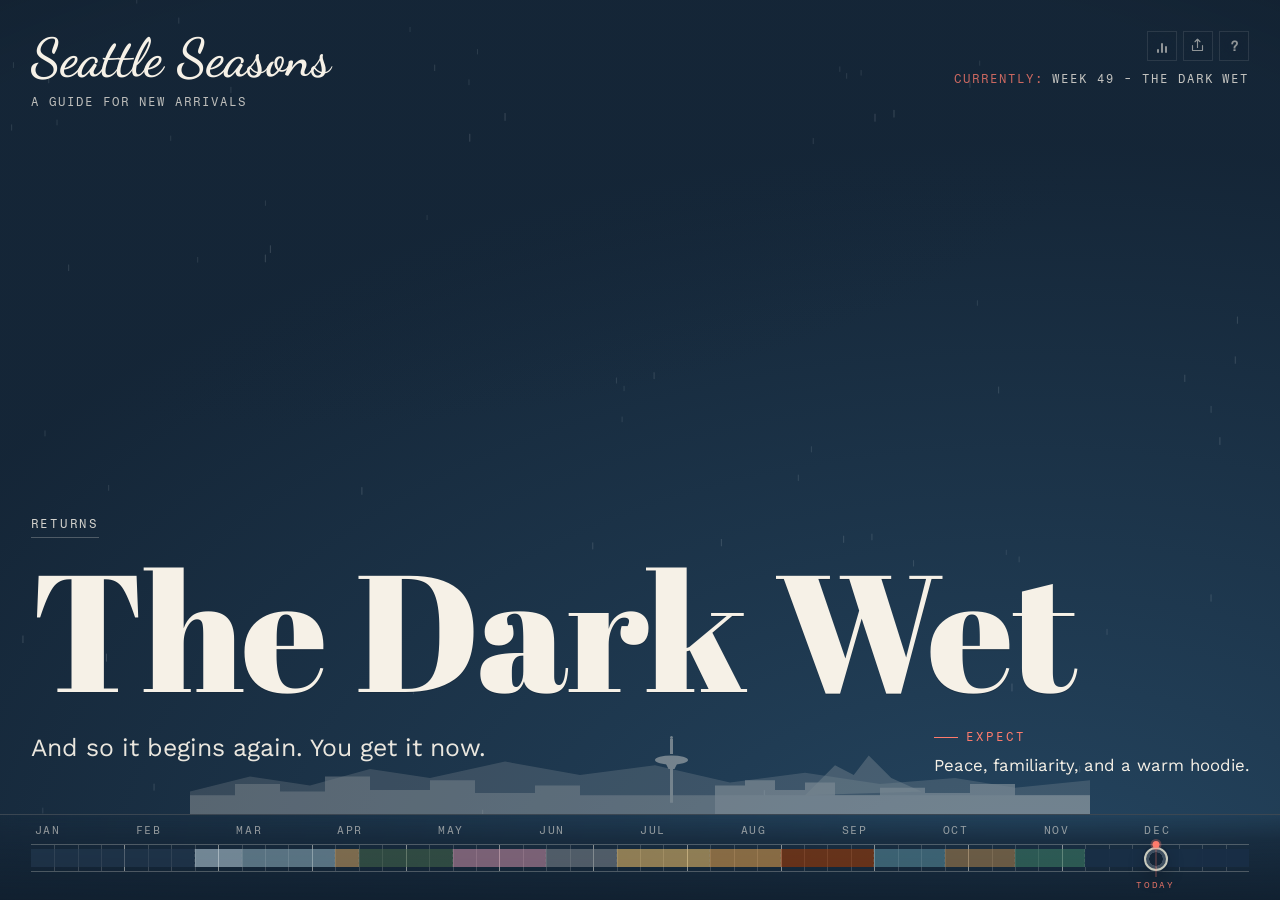
==== public/index.html @ bc7ef47b "Typography: switch to Dancing Script + Abril Fatface + Work Sans Replaces the Stardom/Literata hand-" ====
<!DOCTYPE html>
<html lang="en">
<head>
<meta charset="UTF-8">
<meta name="viewport" content="width=device-width, initial-scale=1.0, viewport-fit=cover">
<title>Seattle Seasons — A Guide for New Arrivals</title>
<meta name="description" content="An interactive field guide to the 14 unofficial seasons of Seattle, Washington. Scrub through the year.">
<meta property="og:title" content="Seattle Seasons">
<meta property="og:description" content="An interactive field guide to the 14 unofficial seasons of Seattle, Washington.">

<link rel="icon" type="image/svg+xml" href="./favicon.svg">
<link rel="icon" type="image/png" sizes="32x32" href="./favicon-32x32.png">
<link rel="icon" type="image/png" sizes="16x16" href="./favicon-16x16.png">
<link rel="apple-touch-icon" sizes="180x180" href="./apple-touch-icon.png">
<link rel="shortcut icon" href="./favicon.ico">
<link rel="manifest" href="./site.webmanifest">
<meta name="theme-color" content="#243154">

<link rel="preconnect" href="https://fonts.googleapis.com">
<link rel="preconnect" href="https://fonts.gstatic.com" crossorigin>
<link href="https://fonts.googleapis.com/css2?family=Fragment+Mono&family=Work+Sans:wght@400;500&family=Abril+Fatface&family=Dancing+Script:wght@500;600&display=swap" rel="stylesheet">
<link rel="stylesheet" href="./style.css">
</head>
<body data-season="dark-wet" data-loaded="false">

<canvas id="scene" aria-hidden="true"></canvas>
<div id="drench" aria-hidden="true"></div>
<div id="vignette" aria-hidden="true"></div>

<header class="chrome">
  <div class="chrome__corner chrome__corner--tl">
    <h1 class="chrome__title"><span class="reveal-word">Seattle</span> <span class="reveal-word">Seasons</span></h1>
    <p class="chrome__subtitle">A Guide for New Arrivals</p>
  </div>

  <div class="chrome__corner chrome__corner--tr">
    <div class="micro-controls">
      <button class="micro-btn" id="audio-toggle" type="button" aria-pressed="false"
              data-tip="Ambient sound" aria-label="Toggle ambient audio">
        <span class="micro-eq" aria-hidden="true"><i></i><i></i><i></i></span>
      </button>
      <button class="micro-btn" id="share-btn" type="button"
              data-tip="Share this season" aria-label="Share this season">
        <svg viewBox="0 0 24 24" width="15" height="15" fill="none" stroke="currentColor" stroke-width="1.8" stroke-linecap="round" stroke-linejoin="round" aria-hidden="true">
          <path d="M4 12v7a1 1 0 0 0 1 1h14a1 1 0 0 0 1-1v-7"/>
          <polyline points="16 6 12 2 8 6"/>
          <line x1="12" y1="2" x2="12" y2="15"/>
        </svg>
      </button>
      <button class="micro-btn" id="about-btn" type="button"
              data-tip="What is this?" aria-label="What is this?" aria-haspopup="dialog" aria-controls="about-modal">
        <span class="micro-question" aria-hidden="true">?</span>
      </button>
    </div>
    <button class="advisory" id="advisory-btn" type="button" aria-label="Go to the current week">
      <span class="advisory__text" aria-live="polite">
        <span class="advisory__prefix">Currently:</span>
        <span id="right-now-week">Week ——</span>
        <span aria-hidden="true"> - </span>
        <span id="right-now-season">—</span>
      </span>
    </button>
  </div>
</header>

<svg class="skyline" aria-hidden="true" viewBox="0 0 1200 120" preserveAspectRatio="xMidYEnd meet">
  <!-- Olympic / Cascade horizon -->
  <path d="M0,90 L80,70 L160,82 L240,60 L320,72 L420,50 L520,68 L620,55 L720,78 L820,65 L920,80 L1020,72 L1100,85 L1200,75 L1200,120 L0,120 Z" fill="currentColor" opacity="0.35"/>
  <!-- Mid skyline -->
  <path d="M0,95 L60,95 L60,80 L120,80 L120,90 L180,90 L180,70 L240,70 L240,88 L320,88 L320,75 L380,75 L380,92 L460,92 L460,82 L520,82 L520,95 L1200,95 L1200,120 L0,120 Z" fill="currentColor" opacity="0.55"/>
  <!-- Space Needle -->
  <g fill="currentColor">
    <rect x="640" y="50" width="4" height="55"/>
    <ellipse cx="642" cy="48" rx="22" ry="6"/>
    <path d="M634,52 L650,52 L646,60 L638,60 Z"/>
    <rect x="640" y="20" width="4" height="20"/>
    <circle cx="642" cy="18" r="2"/>
  </g>
  <!-- Foreground buildings -->
  <path d="M700,105 L700,82 L740,82 L740,75 L780,75 L780,88 L820,88 L820,78 L860,78 L860,95 L920,95 L920,85 L980,85 L980,92 L1040,92 L1040,80 L1100,80 L1100,95 L1200,95 L1200,120 L700,120 Z" fill="currentColor" opacity="0.75"/>
  <!-- Mt Rainier silhouette, far right -->
  <path d="M820,95 L860,55 L885,68 L905,42 L935,72 L975,90 L820,95 Z" fill="currentColor" opacity="0.45"/>
</svg>

<main class="content" id="content">
  <div class="content__head">
    <p class="content__subtitle" id="season-subtitle"></p>
    <h2 class="content__title" id="season-title"></h2>
  </div>
  <div class="content__body-wrap">
    <p class="content__body" id="season-body"></p>
    <p class="content__footnote" id="season-footnote"></p>
  </div>

  <aside class="stamp" id="season-stamp">
    <p class="stamp__label">Expect</p>
    <p class="stamp__text" id="stamp-text"></p>
  </aside>
</main>

<footer class="scrubber">
  <div class="scrubber__legend" aria-hidden="true">
    <span>Jan</span><span>Feb</span><span>Mar</span><span>Apr</span><span>May</span><span>Jun</span>
    <span>Jul</span><span>Aug</span><span>Sep</span><span>Oct</span><span>Nov</span><span>Dec</span>
  </div>
  <div class="scrubber__track" id="scrubber-track">
    <div class="scrubber__ticks" id="scrubber-ticks" aria-hidden="true"></div>
    <div class="scrubber__segments" id="scrubber-segments" aria-hidden="true"></div>
    <button class="scrubber__today" id="scrubber-today" type="button" aria-label="Go to the current week">
      <span class="scrubber__today-label">Today</span>
      <span class="scrubber__today-mark"></span>
      <span class="scrubber__today-line"></span>
    </button>
    <div class="scrubber__handle" id="scrubber-handle"
         role="slider"
         tabindex="0"
         aria-label="Year scrubber"
         aria-valuemin="1" aria-valuemax="52" aria-valuenow="1"
         aria-valuetext="The Dark Wet, week 1">
      <span class="scrubber__handle-flag" id="scrubber-flag">The Dark Wet</span>
    </div>
  </div>
</footer>

<dialog class="about-modal" id="about-modal" aria-labelledby="about-title">
  <div class="about-modal__panel">
    <button class="about-modal__close" id="about-close" type="button" aria-label="Close">×</button>
    <p class="about-modal__eyebrow">Seattle Seasons</p>
    <h2 class="about-modal__title" id="about-title">What is this?</h2>
    <p>An interactive field guide to Seattle's 14 unofficial seasons. It started as a deadpan civic-style poster for new arrivals; this version lets the weather move as you scrub through the year.</p>
    <p>Drag, scroll, swipe, or use the left and right arrow keys to move season by season.</p>
    <p class="about-modal__credit">Site by <a href="https://onk.io" target="_blank" rel="noopener noreferrer">Dave</a>.</p>
  </div>
</dialog>

<script type="module" src="./app.js"></script>
</body>
</html>
---- public/style.css ----
/* ==========================================================================
   Seattle Seasons — Interactive Field Guide
   Civic chrome (light, restrained) + per-season atmospheric drench (committed)
   ========================================================================== */

:root {
  /* Chrome tokens — restrained, tinted toward navy. Never change. */
  --paper: oklch(96% 0.012 85);
  --civic-red: oklch(52% 0.18 28);
  /* Per-season civic-red — overridden by body[data-mood] below.
     Hue locked at 28; only L shifts so it stays a red, not a pink. */
  --season-red: var(--civic-red);

  /* Active season drench — JS overwrites these. */
  --season-a: oklch(28% 0.04 250);
  --season-b: oklch(42% 0.06 245);
  --season-ink: oklch(96% 0.015 85);

  /* Motion */
  --ease-out-quart: cubic-bezier(0.25, 1, 0.5, 1);
  --ease-out-expo: cubic-bezier(0.16, 1, 0.3, 1);
  --drench-ms: 900ms;
  --content-ms: 600ms;

  /* Typography. Three families: Dancing Script for the logo (handwritten,
     personal), Abril Fatface for the season name (Didone display, high
     contrast), Work Sans for body. Fragment Mono stays on civic labels. */
  --font-masthead: 'Dancing Script', 'Brush Script MT', cursive;
  --font-display: 'Abril Fatface', Georgia, 'Times New Roman', serif;
  --font-mono: 'Fragment Mono', ui-monospace, 'SF Mono', Menlo, monospace;
  --font-body: 'Work Sans', system-ui, -apple-system, sans-serif;

  /* Scale */
  --t-step: clamp(0.7rem, 0.65rem + 0.2vw, 0.78rem);
  --t-body: clamp(0.95rem, 0.85rem + 0.4vw, 1.1rem);
  --t-lede: clamp(1.1rem, 0.9rem + 1vw, 1.55rem);
  --t-title: clamp(3.2rem, 4rem + 8vw, 14rem);
  --t-masthead: clamp(1.8rem, 1.4rem + 2.4vw, 3.4rem);

  /* Spacing scale */
  --sp-1: 0.25rem;
  --sp-2: 0.5rem;
  --sp-3: 0.75rem;
  --sp-4: 1rem;
  --sp-5: 1.5rem;
  --sp-6: 2rem;
  --sp-7: 3rem;
  --sp-8: 4.5rem;

  /* Layout */
  --chrome-pad: clamp(1.25rem, 2.4vw, 2.25rem);
  --scrubber-space-h: 86px;
  --scrubber-h: 86px;
  --scrubber-track-h: 28px;
  --scrubber-seg-inset: 4px;
  --scrubber-seg-h: calc(var(--scrubber-track-h) - var(--scrubber-seg-inset) * 2);
  --scrubber-pad-b: 1.1em;
  --today-label-top: 68px;
  --today-mark-top: 30px;
  --today-line-top: 38px;
  --today-line-h: 28px;
  --today-dot-size: 7px;
  --handle-top: calc(var(--scrubber-seg-inset) - 2px);
  --handle-knob-size: var(--scrubber-seg-h);
  --handle-knob-top: 0;
  --handle-knob-border: 2px;
}


/* Civic-red contrast adapts to scene mood. Hue locked at 28; only L shifts.
   Bright/neutral push deeper than instinct suggests because the kicker sits on
   the season-b zone (60-78% L) and a 40%-L red fails AA on those mid-tones. */
body[data-mood="dark"]    { --season-red: oklch(74% 0.17 28); }
body[data-mood="bright"]  { --season-red: oklch(24% 0.21 28); }
body[data-mood="neutral"] { --season-red: oklch(22% 0.21 28); }

* { box-sizing: border-box; }
html, body { margin: 0; padding: 0; }
html { overflow: hidden; height: 100%; background: var(--paper); }
body {
  min-height: 100dvh;
  height: 100dvh;
  width: 100vw;
  position: relative;
  overflow: hidden;
  font-family: var(--font-body);
  color: var(--season-ink);
  background: oklch(96% 0.012 85);
  -webkit-font-smoothing: antialiased;
  text-rendering: optimizeLegibility;
  user-select: none;
  cursor: grab;
}
body.is-dragging { cursor: grabbing; }
body.is-dragging * { cursor: grabbing !important; }

button {
  font: inherit;
  color: inherit;
  background: none;
  border: 0;
  padding: 0;
  cursor: pointer;
}

/* ==========================================================================
   Backdrop layers
   ========================================================================== */
#scene {
  position: fixed;
  inset: 0;
  width: 100%;
  height: 100%;
  z-index: 1;
  pointer-events: none;
}

#drench {
  position: fixed;
  inset: 0;
  z-index: 0;
  background:
    radial-gradient(120% 80% at 20% 0%, var(--season-a) 0%, transparent 60%),
    radial-gradient(140% 120% at 80% 100%, var(--season-b) 0%, var(--season-a) 70%);
  transition: background var(--drench-ms) var(--ease-out-quart);
}

#vignette {
  position: fixed;
  inset: 0;
  z-index: 2;
  pointer-events: none;
  background:
    radial-gradient(120% 90% at 50% 50%, transparent 60%, color-mix(in oklch, var(--season-a) 60%, transparent) 100%);
  mix-blend-mode: multiply;
  opacity: 0.7;
  transition: background var(--drench-ms) var(--ease-out-quart);
}

/* Convergence split: dark navy carries the content + chrome zones (left 68%),
   gold occupies the right strip. The seam stays visible — the joke is preserved —
   but text never lands inside the bright half. */
body[data-season="convergence-zones"] #drench {
  background:
    linear-gradient(90deg,
      oklch(28% 0.06 245) 0%,
      oklch(32% 0.06 245) 60%,
      oklch(38% 0.05 245) 66%,
      oklch(64% 0.06 160) 68%,
      oklch(78% 0.10 85) 72%,
      oklch(78% 0.10 85) 100%
    );
}
body[data-season="convergence-zones"] #vignette {
  background:
    radial-gradient(60% 100% at 25% 50%, transparent 50%, oklch(18% 0.06 245 / 0.55) 100%),
    radial-gradient(60% 100% at 85% 50%, transparent 50%, oklch(60% 0.10 85 / 0.3) 100%);
}
/* Title may cross the seam at large sizes — halo keeps it readable on gold. */
body[data-season="convergence-zones"] .content__title {
  text-shadow:
    0 0 10px oklch(20% 0.06 245 / 0.65),
    0 0 28px oklch(20% 0.06 245 / 0.35);
}
/* The top-right chrome and the bottom-right EXPECT stamp sit in the gold strip.
   Flip their ink to a deep warm brown so they read on the bright side. */
body[data-season="convergence-zones"] .chrome__corner--tr,
body[data-season="convergence-zones"] .stamp {
  color: oklch(22% 0.07 55);
}
body[data-season="convergence-zones"] .stamp__label,
body[data-season="convergence-zones"] .advisory__prefix {
  color: oklch(34% 0.18 28);
}

/* ==========================================================================
   Civic chrome
   ========================================================================== */
.chrome {
  position: fixed;
  inset: 0;
  z-index: 10;
  pointer-events: none;
  color: var(--season-ink);
  transition: color var(--drench-ms) var(--ease-out-quart);
}
.chrome__corner {
  position: absolute;
  padding: var(--chrome-pad);
  pointer-events: auto;
}
.chrome__corner--tl { top: 0; left: 0; max-width: min(640px, 70vw); }
.chrome__corner--tr {
  top: 0;
  right: 0;
  display: flex;
  flex-direction: column;
  align-items: flex-end;
  text-align: right;
}

.chrome__title {
  font-family: var(--font-masthead);
  font-weight: 600;
  font-size: var(--t-masthead);
  letter-spacing: 0;
  line-height: 1.05;
  margin: 0;
  text-transform: none;
}
.chrome__subtitle {
  font-family: var(--font-mono);
  font-size: var(--t-step);
  text-transform: uppercase;
  letter-spacing: 0.16em;
  margin: 0.6em 0 0;
  opacity: 0.75;
}

.advisory {
  font: inherit;
  appearance: none;
  background: none;
  border: 0;
  padding: 0;
  text-align: right;
  cursor: pointer;
  color: inherit;
  display: inline-flex;
  max-width: min(34rem, 58vw);
  font-family: var(--font-mono);
  font-size: clamp(0.62rem, 0.56rem + 0.25vw, 0.78rem);
  line-height: 1.25;
  letter-spacing: 0.16em;
  text-transform: uppercase;
  opacity: 0.78;
  transition: filter 280ms var(--ease-out-quart),
              opacity 240ms var(--ease-out-quart),
              color var(--drench-ms) var(--ease-out-quart),
              transform 280ms var(--ease-out-quart);
}
.advisory:hover,
.advisory:focus-visible {
  filter: brightness(1.18) saturate(1.05);
  opacity: 1;
  transform: translateY(-1px);
}
.advisory:focus-visible {
  outline: 2px solid var(--season-red);
  outline-offset: 3px;
}
.advisory__text {
  text-wrap: balance;
}
.advisory__prefix {
  color: var(--season-red);
  transition: color var(--drench-ms) var(--ease-out-quart);
}

/* ==========================================================================
   Skyline silhouette
   ========================================================================== */
.skyline {
  position: fixed;
  bottom: var(--scrubber-space-h);
  left: 0;
  width: 100%;
  height: clamp(60px, 10vh, 110px);
  z-index: 5;
  color: var(--season-ink);
  opacity: 0.32;
  pointer-events: none;
  transition: color var(--drench-ms) var(--ease-out-quart), opacity var(--drench-ms) var(--ease-out-quart);
}
body[data-season="dark-wet"] .skyline,
body[data-season="dark-wet-2"] .skyline { opacity: 0.4; }
body[data-season="glorious-sun"] .skyline,
body[data-season="oppressive-sun"] .skyline { opacity: 0.2; }

/* ==========================================================================
   Active season content
   ========================================================================== */
.content {
  position: relative;
  z-index: 8;
  height: 100dvh;
  display: grid;
  grid-template-columns: minmax(0, 1fr) minmax(260px, 32vw);
  grid-template-rows: 1fr auto;
  align-items: end;
  padding:
    calc(var(--chrome-pad) + 5.5rem)
    var(--chrome-pad)
    calc(var(--scrubber-space-h) + clamp(2rem, 4vh, 3.5rem));
  column-gap: clamp(2rem, 6vw, 7rem);
  row-gap: var(--sp-4);
  pointer-events: none;
  color: var(--season-ink);
  transition: color var(--drench-ms) var(--ease-out-quart);
}
.content > * { pointer-events: auto; }

.content__head {
  grid-column: 1 / -1;
  grid-row: 1;
  display: flex;
  flex-direction: column;
  align-items: flex-start;
  justify-content: flex-end;
  gap: 0.4em;
}
.content__subtitle {
  font-family: var(--font-mono);
  font-size: var(--t-step);
  text-transform: uppercase;
  letter-spacing: 0.22em;
  opacity: 0.85;
  margin: 0;
  padding-bottom: 0.45em;
  border-bottom: 1px solid color-mix(in oklch, currentColor 30%, transparent);
  display: inline-block;
}
.content__title {
  font-family: var(--font-display);
  font-weight: 400;
  font-size: var(--t-title);
  line-height: 1.02;
  letter-spacing: -0.01em;
  margin: 0;
  max-width: 14ch;
  text-wrap: balance;
  /* slight ink texture via subtle text-shadow on darker scenes */
}
body[data-mood="dark"] .content__title {
  text-shadow: 0 1px 0 color-mix(in oklch, var(--season-a) 50%, transparent);
}

.content__body-wrap {
  grid-column: 1;
  grid-row: 2;
  align-self: start;
  max-width: clamp(34ch, 38vw, 48ch);
  display: flex;
  flex-direction: column;
  gap: 0.6em;
}
.content__body {
  font-family: var(--font-body);
  font-size: var(--t-lede);
  line-height: 1.45;
  margin: 0;
  text-wrap: balance;
  opacity: 0.95;
}
.content__footnote {
  font-family: var(--font-mono);
  font-size: 0.78em;
  font-style: italic;
  opacity: 0.7;
  margin: 0;
  letter-spacing: 0.04em;
}

/* ==========================================================================
   EXPECT stamp
   ========================================================================== */
.stamp {
  grid-column: 2;
  grid-row: 2;
  justify-self: end;
  align-self: start;
  display: flex;
  flex-direction: column;
  align-items: flex-start;
  gap: 0.55em;
  max-width: min(360px, 32vw);
  color: var(--season-ink);
  transition: color var(--drench-ms) var(--ease-out-quart);
}
.stamp__label {
  display: inline-flex;
  align-items: center;
  gap: 0.7em;
  margin: 0;
  font-family: var(--font-mono);
  font-size: 0.72rem;
  letter-spacing: 0.26em;
  text-transform: uppercase;
  color: var(--season-red);
  transition: color var(--drench-ms) var(--ease-out-quart);
}
.stamp__label::before {
  content: "";
  width: 24px;
  height: 1px;
  background: currentColor;
}
.stamp__text {
  font-family: var(--font-body);
  font-size: 1.05rem;
  line-height: 1.5;
  margin: 0;
  color: var(--season-ink);
  text-wrap: pretty;
  transition: color var(--drench-ms) var(--ease-out-quart);
}

/* ==========================================================================
   Micro-controls — compact utility buttons
   ========================================================================== */
.micro-controls {
  display: inline-flex;
  justify-content: flex-end;
  gap: 0.4em;
  margin-bottom: 0.65em;
}

.micro-btn {
  position: relative;
  width: 30px;
  height: 30px;
  display: grid;
  place-items: center;
  color: inherit;
  opacity: 0.55;
  border: 1px solid color-mix(in oklch, currentColor 20%, transparent);
  background: color-mix(in oklch, var(--season-a) 22%, transparent);
  backdrop-filter: blur(8px);
  -webkit-backdrop-filter: blur(8px);
  cursor: pointer;
  transition: opacity 240ms var(--ease-out-quart),
              transform 220ms var(--ease-out-quart),
              border-color 240ms var(--ease-out-quart),
              background var(--drench-ms) var(--ease-out-quart);
}
.micro-btn:hover,
.micro-btn:focus-visible {
  opacity: 1;
  transform: translateY(-1px);
  border-color: color-mix(in oklch, currentColor 55%, transparent);
}
.micro-btn:focus-visible {
  outline: 2px solid var(--season-red);
  outline-offset: 3px;
}
.micro-btn svg { display: block; }
.micro-question {
  font-family: var(--font-mono);
  font-size: 0.9rem;
  font-weight: 700;
  line-height: 1;
}

/* Tooltip — appears below the icon, right-anchored so it stays on screen */
.micro-btn::after {
  content: attr(data-tip);
  position: absolute;
  top: calc(100% + 8px);
  right: 0;
  font-family: var(--font-mono);
  font-size: 0.6rem;
  letter-spacing: 0.18em;
  text-transform: uppercase;
  white-space: nowrap;
  padding: 0.4em 0.65em;
  border: 1px solid color-mix(in oklch, currentColor 25%, transparent);
  background: color-mix(in oklch, var(--season-a) 80%, transparent);
  color: var(--season-ink);
  opacity: 0;
  pointer-events: none;
  transform: translateY(-2px);
  transition: opacity 200ms var(--ease-out-quart),
              transform 200ms var(--ease-out-quart);
  z-index: 50;
}
.micro-btn:hover::after,
.micro-btn:focus-visible::after,
.micro-btn.is-flashing::after {
  opacity: 1;
  transform: translateY(0);
}

/* Audio EQ glyph — 3 bars, animate when audio is on */
.micro-eq {
  display: inline-flex;
  align-items: flex-end;
  gap: 2px;
  height: 14px;
}
.micro-eq i {
  display: inline-block;
  width: 2px;
  background: currentColor;
  border-radius: 1px;
  transform-origin: bottom;
}
.micro-eq i:nth-child(1) { height: 30%; }
.micro-eq i:nth-child(2) { height: 70%; }
.micro-eq i:nth-child(3) { height: 45%; }
.micro-btn[aria-pressed="true"] .micro-eq i {
  animation: audio-eq 1.2s ease-in-out infinite alternate;
}
.micro-btn[aria-pressed="true"] .micro-eq i:nth-child(2) { animation-delay: 0.15s; }
.micro-btn[aria-pressed="true"] .micro-eq i:nth-child(3) { animation-delay: 0.3s; }
@keyframes audio-eq {
  from { transform: scaleY(0.4); }
  to   { transform: scaleY(1.6); }
}

/* ==========================================================================
   About dialog
   ========================================================================== */
.about-modal {
  width: min(540px, calc(100vw - 2rem));
  padding: 0;
  border: 0;
  background: transparent;
  color: oklch(22% 0.035 248);
}
.about-modal::backdrop {
  background: color-mix(in oklch, var(--season-a) 48%, black 52% / 0.62);
  backdrop-filter: blur(8px) saturate(1.05);
  -webkit-backdrop-filter: blur(8px) saturate(1.05);
}
.about-modal__panel {
  position: relative;
  padding: clamp(1.4rem, 3vw, 2.1rem);
  border: 1px solid color-mix(in oklch, oklch(22% 0.035 248) 18%, transparent);
  background: color-mix(in oklch, var(--paper) 90%, var(--season-a) 10%);
  box-shadow: 0 28px 80px rgba(0, 0, 0, 0.28);
}
.about-modal__close {
  position: absolute;
  top: 0.9rem;
  right: 0.9rem;
  width: 32px;
  height: 32px;
  display: grid;
  place-items: center;
  font-family: var(--font-mono);
  font-size: 1.1rem;
  line-height: 1;
  color: inherit;
  border: 1px solid color-mix(in oklch, currentColor 20%, transparent);
}
.about-modal__close:hover,
.about-modal__close:focus-visible {
  border-color: color-mix(in oklch, var(--season-red) 65%, currentColor 35%);
  outline: 2px solid var(--season-red);
  outline-offset: 3px;
}
.about-modal__eyebrow {
  margin: 0 2.5rem 0.8rem 0;
  font-family: var(--font-mono);
  font-size: 0.72rem;
  letter-spacing: 0.22em;
  text-transform: uppercase;
  color: var(--season-red);
}
.about-modal__title {
  margin: 0 2.5rem 1rem 0;
  font-family: var(--font-display);
  font-weight: 400;
  font-size: clamp(2rem, 5vw, 3.3rem);
  line-height: 1.05;
  letter-spacing: -0.005em;
}
.about-modal p:not(.about-modal__eyebrow) {
  margin: 0;
  max-width: 48ch;
  font-family: var(--font-body);
  font-size: 0.98rem;
  line-height: 1.55;
}
.about-modal p:not(.about-modal__eyebrow) + p:not(.about-modal__eyebrow) { margin-top: 0.9rem; }
.about-modal__credit {
  font-family: var(--font-mono) !important;
  font-size: 0.78rem !important;
  letter-spacing: 0.08em;
  text-transform: uppercase;
}
.about-modal__credit a {
  color: inherit;
  text-decoration-color: var(--season-red);
  text-underline-offset: 0.24em;
}

/* ==========================================================================
   Year wheel scrubber
   ========================================================================== */
.scrubber {
  position: fixed;
  bottom: 0;
  left: 0;
  right: 0;
  z-index: 20;
  height: var(--scrubber-h);
  background:
    linear-gradient(180deg, transparent, color-mix(in oklch, var(--season-a) 70%, transparent) 30%, color-mix(in oklch, var(--season-a) 88%, black 8%) 100%);
  backdrop-filter: blur(8px);
  -webkit-backdrop-filter: blur(8px);
  padding: 0 var(--chrome-pad) calc(var(--scrubber-pad-b) + env(safe-area-inset-bottom, 0px) + 0.65rem);
  display: flex;
  flex-direction: column;
  justify-content: flex-end;
  gap: 0.5em;
  border-top: 1px solid color-mix(in oklch, var(--season-ink) 18%, transparent);
  color: var(--season-ink);
  transition: background var(--drench-ms) var(--ease-out-quart),
              color var(--drench-ms) var(--ease-out-quart);
}

.scrubber__legend {
  display: grid;
  grid-template-columns: repeat(12, 1fr);
  font-family: var(--font-mono);
  font-size: 0.7rem;
  letter-spacing: 0.14em;
  text-transform: uppercase;
  opacity: 0.55;
  padding: 0 4px;
}
.scrubber__legend span { line-height: 1; }

.scrubber__track {
  position: relative;
  height: var(--scrubber-track-h);
  border-top: 1px solid color-mix(in oklch, currentColor 25%, transparent);
  border-bottom: 1px solid color-mix(in oklch, currentColor 25%, transparent);
  cursor: ew-resize;
  touch-action: pan-y;
}

.scrubber__ticks {
  position: absolute;
  inset: 0;
  pointer-events: none;
  display: grid;
  grid-template-columns: repeat(52, 1fr);
}
.scrubber__ticks span {
  border-left: 1px solid color-mix(in oklch, currentColor 18%, transparent);
  align-self: stretch;
}
.scrubber__ticks span:first-child { border-left: 0; }
.scrubber__ticks span.major {
  border-left-color: color-mix(in oklch, currentColor 50%, transparent);
}

.scrubber__segments {
  position: absolute;
  inset: var(--scrubber-seg-inset) 0;
  pointer-events: none;
}
.scrubber__seg {
  position: absolute;
  top: 0;
  bottom: 0;
  background: var(--seg-color, transparent);
  opacity: 0.55;
  border-right: 1px dashed color-mix(in oklch, currentColor 18%, transparent);
}
.scrubber__seg:last-child { border-right: 0; }
.scrubber__seg.active { opacity: 0.95; }

/* Today marker — civic landmark, persists when handle scrubs past */
.scrubber__today {
  position: absolute;
  top: -34px;
  bottom: -44px;
  left: 0;
  width: 48px;
  transform: translateX(-50%);
  pointer-events: auto;
  z-index: 3;
  color: var(--season-red);
  cursor: pointer;
  transition: color var(--drench-ms) var(--ease-out-quart);
}
.scrubber__today:focus-visible {
  outline: 2px solid var(--season-red);
  outline-offset: 4px;
}
.scrubber__today-label {
  position: absolute;
  top: var(--today-label-top);
  left: 50%;
  transform: translateX(-50%);
  font-family: var(--font-mono);
  font-size: 0.58rem;
  letter-spacing: 0.18em;
  text-transform: uppercase;
  white-space: nowrap;
  opacity: 0.85;
}
.scrubber__today-mark {
  position: absolute;
  top: var(--today-mark-top);
  left: 50%;
  width: var(--today-dot-size);
  height: var(--today-dot-size);
  border-radius: 50%;
  background: currentColor;
  transform: translateX(-50%);
  box-shadow: 0 0 0 2px color-mix(in oklch, var(--season-red) 30%, transparent);
  animation: today-pulse 2.8s var(--ease-out-quart) infinite;
}
@keyframes today-pulse {
  0%, 65%, 100% { box-shadow: 0 0 0 2px color-mix(in oklch, var(--season-red) 30%, transparent); }
  32% { box-shadow: 0 0 0 10px color-mix(in oklch, var(--season-red) 0%, transparent); }
}
.scrubber__today-line {
  position: absolute;
  top: var(--today-line-top);
  left: 50%;
  width: 1px;
  height: var(--today-line-h);
  background: currentColor;
  opacity: 0.42;
  transform: translateX(-50%);
}

.scrubber__handle {
  position: absolute;
  top: var(--handle-top);
  bottom: -10px;
  width: 2px;
  background: transparent;
  left: 0;
  transform: translateX(-50%);
  cursor: grab;
  pointer-events: auto;
  outline: none;
  z-index: 2;
  transition: background var(--drench-ms) var(--ease-out-quart);
}
.scrubber__handle::before {
  content: "";
  position: absolute;
  left: 50%;
  top: var(--handle-knob-top);
  width: var(--handle-knob-size);
  height: var(--handle-knob-size);
  background:
    radial-gradient(circle at center,
      var(--season-a) 0 46%,
      color-mix(in oklch, var(--season-ink) 18%, transparent) 48% 100%);
  border: var(--handle-knob-border) solid color-mix(in oklch, var(--season-ink) 82%, var(--season-a) 18%);
  border-radius: 50%;
  transform: translateX(-50%);
  box-shadow:
    0 0 0 2px color-mix(in oklch, var(--season-a) 42%, transparent),
    0 6px 18px color-mix(in oklch, black 22%, transparent);
  backdrop-filter: blur(4px);
  -webkit-backdrop-filter: blur(4px);
  transition: transform 200ms var(--ease-out-quart),
              background var(--drench-ms) var(--ease-out-quart),
              border-color var(--drench-ms) var(--ease-out-quart),
              box-shadow var(--drench-ms) var(--ease-out-quart);
}
.scrubber__handle:hover::before,
.scrubber__handle:focus-visible::before {
  transform: translateX(-50%) scale(1.3);
}
.scrubber__handle:focus-visible {
  outline: 2px solid var(--season-red);
  outline-offset: 4px;
}

.scrubber__handle-flag {
  position: absolute;
  bottom: calc(100% + 16px);
  left: 50%;
  transform: translateX(-50%);
  font-family: var(--font-mono);
  font-size: 0.72rem;
  letter-spacing: 0.14em;
  text-transform: uppercase;
  white-space: nowrap;
  padding: 0.4em 0.7em;
  background: var(--season-ink);
  color: var(--season-a);
  opacity: 0;
  pointer-events: none;
  transition: opacity 200ms var(--ease-out-quart);
}
.scrubber__handle-flag::after {
  content: "";
  position: absolute;
  bottom: -5px;
  left: 50%;
  transform: translateX(-50%) rotate(45deg);
  width: 8px;
  height: 8px;
  background: var(--season-ink);
}
body.is-dragging .scrubber__handle-flag,
.scrubber__handle:hover .scrubber__handle-flag,
.scrubber__handle:focus-visible .scrubber__handle-flag {
  opacity: 1;
}

/* Handle pulse hint at first load */
.scrubber__handle::before {
  animation: handle-pulse 2.4s var(--ease-out-quart) infinite;
}
body[data-interacted="true"] .scrubber__handle::before { animation: none; }
@keyframes handle-pulse {
  0%, 70%, 100% { box-shadow: 0 0 0 0 color-mix(in oklch, var(--season-ink) 30%, transparent); }
  35% { box-shadow: 0 0 0 12px color-mix(in oklch, var(--season-ink) 0%, transparent); }
}

/* ==========================================================================
   Reveal-on-load sequence
   ========================================================================== */
body[data-loaded="false"] .chrome,
body[data-loaded="false"] .scrubber,
body[data-loaded="false"] .skyline,
body[data-loaded="false"] .content { opacity: 0; }

body[data-loaded="true"] .chrome { opacity: 1; transition: opacity 700ms var(--ease-out-quart) 100ms; }
body[data-loaded="true"] .skyline { transition: opacity 1100ms var(--ease-out-quart) 600ms, color var(--drench-ms) var(--ease-out-quart); }
body[data-loaded="true"] .scrubber { opacity: 1; transition: opacity 700ms var(--ease-out-quart) 900ms; }
body[data-loaded="true"] .content { opacity: 1; transition: opacity 800ms var(--ease-out-quart) 1300ms; }

.reveal-word {
  display: inline-block;
  opacity: 0;
  transform: translateY(0.5em);
  transition: opacity 700ms var(--ease-out-quart), transform 800ms var(--ease-out-quart);
}
body[data-loaded="true"] .reveal-word { opacity: 1; transform: translateY(0); }
body[data-loaded="true"] .reveal-word:nth-child(1) { transition-delay: 300ms; }
body[data-loaded="true"] .reveal-word:nth-child(2) { transition-delay: 460ms; }

/* Season-content swap animation */
.content__subtitle,
.content__title,
.content__body,
.content__footnote,
.stamp {
  transition: opacity 400ms var(--ease-out-quart), transform 500ms var(--ease-out-expo);
}
.content.is-swapping .content__subtitle,
.content.is-swapping .content__title,
.content.is-swapping .content__body,
.content.is-swapping .content__footnote,
.content.is-swapping .stamp {
  opacity: 0;
  transform: translateY(12px);
}
.content__title { transition-delay: 60ms; }
.content__body  { transition-delay: 120ms; }
.content__footnote { transition-delay: 180ms; }
.stamp          { transition-delay: 200ms; }

/* ==========================================================================
   Mobile
   ========================================================================== */
@media (max-width: 760px) {
  :root {
    --chrome-pad: 1.1rem;
    --scrubber-space-h: 86px;
    --scrubber-h: 86px;
    --scrubber-track-h: 28px;
    --scrubber-seg-inset: 4px;
    --scrubber-pad-b: 1.1em;
    --today-label-top: 68px;
    --today-mark-top: 30px;
    --today-line-top: 38px;
    --today-line-h: 28px;
    --today-dot-size: 7px;
    --handle-top: calc(var(--scrubber-seg-inset) - 2px);
    --handle-knob-size: var(--scrubber-seg-h);
    --handle-knob-top: 0;
    --handle-knob-border: 2px;
    --t-title: clamp(2.2rem, 13vw, 5rem);
  }
  .scrubber__today { bottom: -34px; }
  .chrome__corner--tl { max-width: 60vw; }
  .chrome__corner--tr { max-width: 48vw; }
  .advisory {
    max-width: 48vw;
    font-size: 0.54rem;
    letter-spacing: 0.12em;
  }
  .micro-controls { margin-bottom: 0.5em; }
  .skyline { display: none; }
  .content {
    padding-top: calc(var(--chrome-pad) + 7.5rem);
    grid-template-columns: 1fr;
    grid-template-rows: 1fr auto auto;
    row-gap: var(--sp-5);
  }
  .content__head { gap: 0.3em; }
  .content__body-wrap {
    grid-column: 1;
    grid-row: 2;
    max-width: min(34ch, 100%);
  }
  .stamp {
    grid-column: 1;
    grid-row: 3;
    align-self: end;
    max-width: 100%;
    width: 100%;
    justify-self: stretch;
  }
  .stamp__label { font-size: 0.66rem; letter-spacing: 0.22em; }
  .stamp__label::before { width: 18px; }
  .stamp__text { font-size: 0.95rem; }
  .micro-btn { width: 28px; height: 28px; }
  .micro-btn::after { font-size: 0.55rem; padding: 0.35em 0.55em; }
  .scrubber__legend { font-size: 0.6rem; }
}

/* Landscape phones and other short viewports get a two-column layout: title
   anchors the left half, body + EXPECT stack on the right. Everything has to
   fit between a compact chrome and a slimmer scrubber. */
@media (max-height: 600px) {
  /* On landscape, the content body sits in the RIGHT column. Push the
     Convergence split further right so the body never lands in the gold. */
  body[data-season="convergence-zones"] #drench {
    background:
      linear-gradient(90deg,
        oklch(28% 0.06 245) 0%,
        oklch(30% 0.06 245) 82%,
        oklch(50% 0.05 200) 86%,
        oklch(78% 0.10 85) 90%,
        oklch(78% 0.10 85) 100%
      );
  }

  :root {
    --chrome-pad: 0.85rem;
    --t-title: clamp(1.9rem, 7vw, 4.4rem);
    --t-lede: clamp(0.78rem, 1.4vw, 0.95rem);
    --scrubber-h: 60px;
    --scrubber-space-h: 60px;
    --scrubber-track-h: 20px;
    --scrubber-pad-b: 0.8em;
    --today-label-top: 46px;
    --today-mark-top: 22px;
    --today-line-top: 30px;
    --today-line-h: 22px;
    --today-dot-size: 6px;
  }
  .skyline { display: none; }

  .chrome__corner { padding: 0.55rem 0.85rem; }
  .chrome__corner--tl { max-width: 52vw; }
  .chrome__corner--tr { max-width: 46vw; }
  .chrome__city { font-size: 0.55rem; letter-spacing: 0.14em; margin-bottom: 0.25em; }
  .chrome__title { font-size: clamp(1.15rem, 2.6vw, 1.5rem); line-height: 0.95; }
  .chrome__subtitle { font-size: 0.55rem; letter-spacing: 0.14em; margin-top: 0.3em; }
  .micro-controls { gap: 0.3em; margin-bottom: 0.35em; }
  .micro-btn { width: 26px; height: 26px; }
  .advisory {
    font-size: 0.52rem;
    letter-spacing: 0.11em;
    max-width: 38vw;
    line-height: 1.2;
  }

  .scrubber__legend { font-size: 0.52rem; }
  .scrubber__today-label { font-size: 0.5rem; }

  .content {
    padding: calc(var(--chrome-pad) + 2.1rem) var(--chrome-pad) calc(var(--scrubber-space-h) + 1.1rem);
    grid-template-columns: minmax(0, 1.15fr) minmax(0, 1fr);
    grid-template-rows: 1fr auto;
    column-gap: clamp(0.9rem, 2.6vw, 2rem);
    row-gap: 0.3rem;
    align-items: end;
  }
  .content__head {
    grid-column: 1;
    grid-row: 1 / -1;
    align-self: end;
    gap: 0.2em;
  }
  .content__title {
    max-width: none;
    line-height: 0.9;
  }
  .content__subtitle { font-size: 0.58rem; padding-bottom: 0.25em; }
  .content__body-wrap {
    grid-column: 2;
    grid-row: 1;
    align-self: end;
    max-width: 100%;
    gap: 0.25em;
  }
  .content__body { font-size: var(--t-lede); line-height: 1.3; }
  .content__footnote { font-size: 0.68em; }
  .stamp {
    grid-column: 2;
    grid-row: 2;
    align-self: start;
    justify-self: start;
    max-width: 100%;
    gap: 0.2em;
  }
  .stamp__label { font-size: 0.56rem; letter-spacing: 0.2em; }
  .stamp__label::before { width: 14px; }
  .stamp__text { font-size: 0.78rem; line-height: 1.3; }
}

/* ==========================================================================
   Reduced motion
   ========================================================================== */
@media (prefers-reduced-motion: reduce) {
  *, *::before, *::after {
    animation-duration: 0.01ms !important;
    animation-iteration-count: 1 !important;
    transition-duration: 200ms !important;
  }
  .scrubber__handle::before { animation: none; }
}
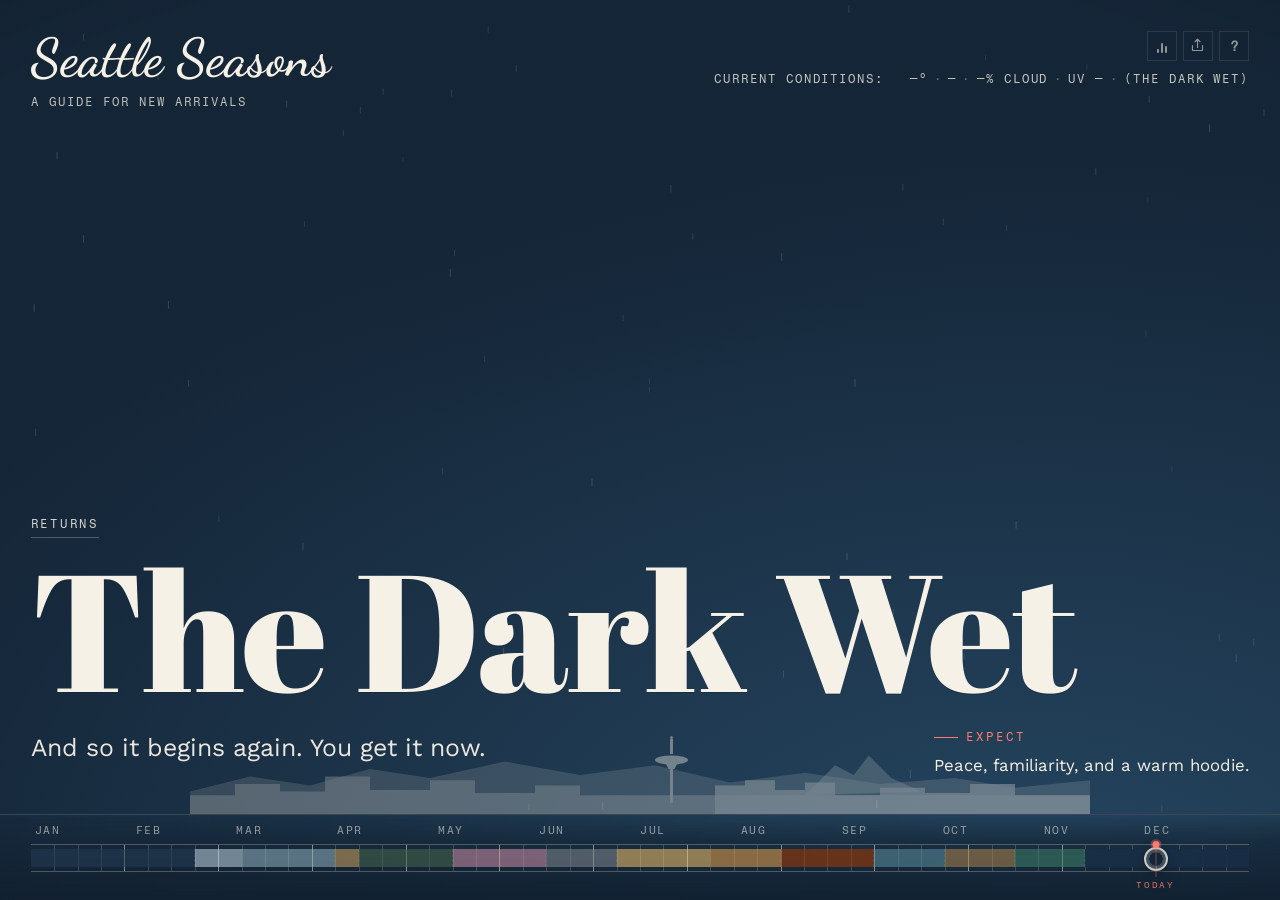
==== commit 2bf515f9: "Live weather in the advisory — Open-Meteo + inline Lucide SVGs Replaces the "Currently: Week N - Sea" ====
--- a/public/index.html
+++ b/public/index.html
@@ -54,10 +54,19 @@
     </div>
     <button class="advisory" id="advisory-btn" type="button" aria-label="Go to the current week">
       <span class="advisory__text" aria-live="polite">
-        <span class="advisory__prefix">Currently:</span>
-        <span id="right-now-week">Week ——</span>
-        <span aria-hidden="true"> - </span>
-        <span id="right-now-season">—</span>
+        <span class="advisory__label">Current Conditions:</span>
+        <span class="advisory__group">
+          <span class="advisory__icon" id="wx-icon" aria-hidden="true"></span>
+          <span id="wx-temp">—°</span>
+          <span class="advisory__sep" aria-hidden="true">·</span>
+          <span id="wx-cond">—</span>
+          <span class="advisory__sep" aria-hidden="true">·</span>
+          <span id="wx-clouds">—% cloud</span>
+          <span class="advisory__sep" aria-hidden="true">·</span>
+          <span id="wx-uv">UV —</span>
+          <span class="advisory__sep" aria-hidden="true">·</span>
+          <span class="advisory__season">(<span id="right-now-season">—</span>)</span>
+        </span>
       </span>
     </button>
   </div>
--- a/public/style.css
+++ b/public/style.css
@@ -168,8 +168,7 @@
 body[data-season="convergence-zones"] .stamp {
   color: oklch(22% 0.07 55);
 }
-body[data-season="convergence-zones"] .stamp__label,
-body[data-season="convergence-zones"] .advisory__prefix {
+body[data-season="convergence-zones"] .stamp__label {
   color: oklch(34% 0.18 28);
 }
 
@@ -250,11 +249,41 @@
   outline-offset: 3px;
 }
 .advisory__text {
-  text-wrap: balance;
-}
-.advisory__prefix {
-  color: var(--season-red);
-  transition: color var(--drench-ms) var(--ease-out-quart);
+  display: inline-flex;
+  flex-wrap: wrap;
+  gap: 0.45em;
+  justify-content: flex-end;
+  align-items: center;
+}
+.advisory__label {
+  /* Inherits advisory color — no longer the civic-red kicker. */
+}
+.advisory__group {
+  display: inline-flex;
+  flex-wrap: wrap;
+  gap: 0.45em;
+  align-items: center;
+  justify-content: flex-end;
+}
+.advisory__sep {
+  opacity: 0.45;
+}
+.advisory__icon {
+  display: inline-flex;
+  align-items: center;
+  justify-content: center;
+  width: 1.25em;
+  height: 1.25em;
+}
+.advisory__icon svg {
+  width: 100%;
+  height: 100%;
+  display: block;
+}
+.advisory__icon[data-state="live"] svg { animation: wx-pulse 2.8s var(--ease-out-quart) infinite; }
+@keyframes wx-pulse {
+  0%, 100% { opacity: 1; }
+  50% { opacity: 0.55; }
 }
 
 /* ==========================================================================
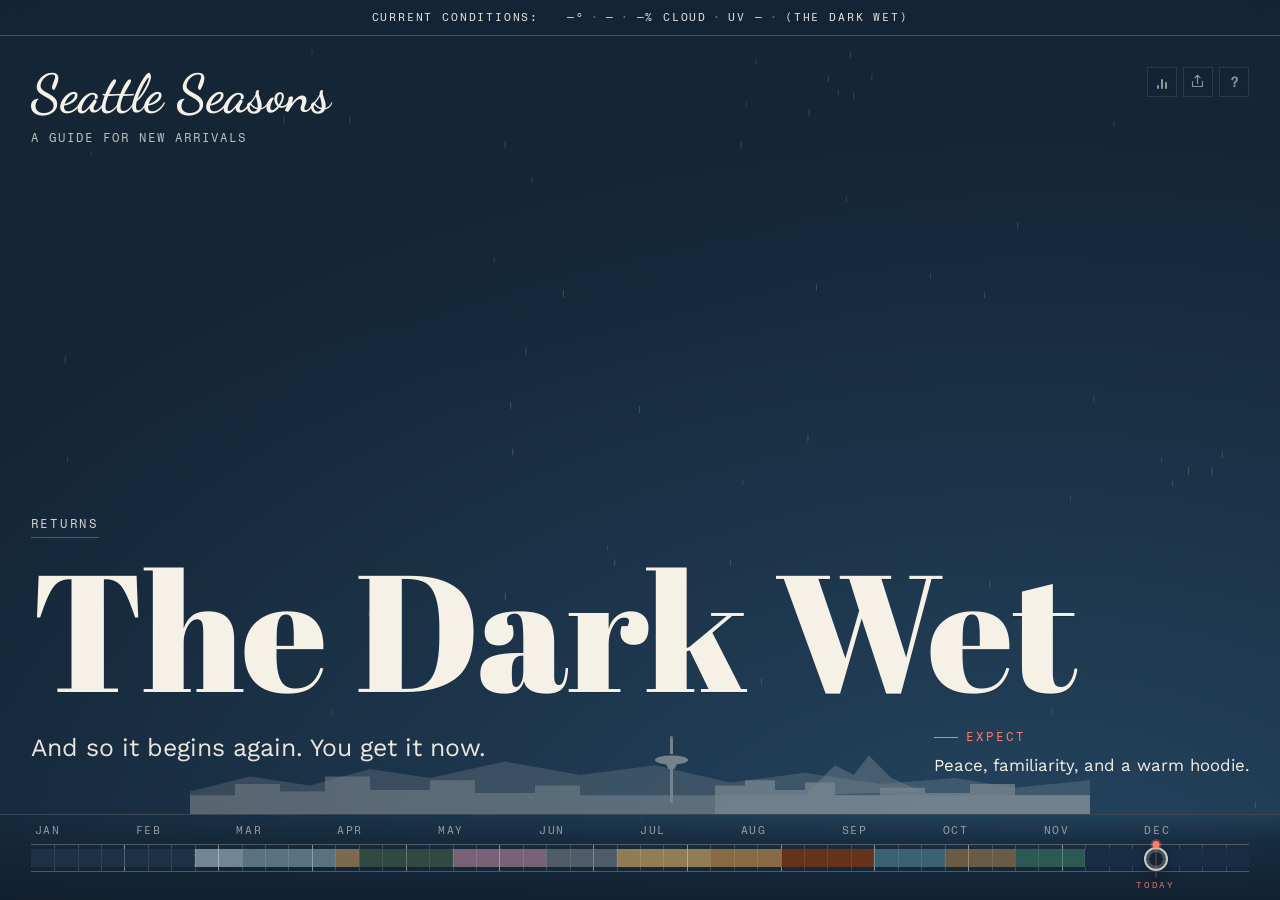
==== commit d3f166f8: "Promote weather to a full-width top band Pulls the live-conditions readout out of the top-right corn" ====
--- a/public/index.html
+++ b/public/index.html
@@ -27,6 +27,24 @@
 <div id="drench" aria-hidden="true"></div>
 <div id="vignette" aria-hidden="true"></div>
 
+<button class="weather-band" id="advisory-btn" type="button" aria-label="Current conditions — jump to today">
+  <span class="weather-band__inner" aria-live="polite">
+    <span class="weather-band__label">Current Conditions:</span>
+    <span class="weather-band__group">
+      <span class="weather-band__icon" id="wx-icon" aria-hidden="true"></span>
+      <span id="wx-temp">—°</span>
+      <span class="weather-band__sep" aria-hidden="true">·</span>
+      <span id="wx-cond">—</span>
+      <span class="weather-band__sep" aria-hidden="true">·</span>
+      <span id="wx-clouds">—% cloud</span>
+      <span class="weather-band__sep" aria-hidden="true">·</span>
+      <span id="wx-uv">UV —</span>
+      <span class="weather-band__sep" aria-hidden="true">·</span>
+      <span>(<span id="right-now-season">—</span>)</span>
+    </span>
+  </span>
+</button>
+
 <header class="chrome">
   <div class="chrome__corner chrome__corner--tl">
     <h1 class="chrome__title"><span class="reveal-word">Seattle</span> <span class="reveal-word">Seasons</span></h1>
@@ -52,23 +70,6 @@
         <span class="micro-question" aria-hidden="true">?</span>
       </button>
     </div>
-    <button class="advisory" id="advisory-btn" type="button" aria-label="Go to the current week">
-      <span class="advisory__text" aria-live="polite">
-        <span class="advisory__label">Current Conditions:</span>
-        <span class="advisory__group">
-          <span class="advisory__icon" id="wx-icon" aria-hidden="true"></span>
-          <span id="wx-temp">—°</span>
-          <span class="advisory__sep" aria-hidden="true">·</span>
-          <span id="wx-cond">—</span>
-          <span class="advisory__sep" aria-hidden="true">·</span>
-          <span id="wx-clouds">—% cloud</span>
-          <span class="advisory__sep" aria-hidden="true">·</span>
-          <span id="wx-uv">UV —</span>
-          <span class="advisory__sep" aria-hidden="true">·</span>
-          <span class="advisory__season">(<span id="right-now-season">—</span>)</span>
-        </span>
-      </span>
-    </button>
   </div>
 </header>
 
--- a/public/style.css
+++ b/public/style.css
@@ -49,6 +49,7 @@
 
   /* Layout */
   --chrome-pad: clamp(1.25rem, 2.4vw, 2.25rem);
+  --band-h: 36px;
   --scrubber-space-h: 86px;
   --scrubber-h: 86px;
   --scrubber-track-h: 28px;
@@ -188,9 +189,9 @@
   padding: var(--chrome-pad);
   pointer-events: auto;
 }
-.chrome__corner--tl { top: 0; left: 0; max-width: min(640px, 70vw); }
+.chrome__corner--tl { top: var(--band-h); left: 0; max-width: min(640px, 70vw); }
 .chrome__corner--tr {
-  top: 0;
+  top: var(--band-h);
   right: 0;
   display: flex;
   flex-direction: column;
@@ -216,71 +217,70 @@
   opacity: 0.75;
 }
 
-.advisory {
+.weather-band {
+  position: fixed;
+  top: 0;
+  left: 0;
+  right: 0;
+  z-index: 11;
+  height: var(--band-h);
+  display: flex;
+  align-items: center;
+  justify-content: center;
+  padding: 0 var(--chrome-pad);
   font: inherit;
-  appearance: none;
-  background: none;
-  border: 0;
-  padding: 0;
-  text-align: right;
-  cursor: pointer;
-  color: inherit;
-  display: inline-flex;
-  max-width: min(34rem, 58vw);
-  font-family: var(--font-mono);
-  font-size: clamp(0.62rem, 0.56rem + 0.25vw, 0.78rem);
-  line-height: 1.25;
+  font-family: var(--font-mono);
+  font-size: clamp(0.6rem, 0.55rem + 0.2vw, 0.72rem);
+  line-height: 1.2;
   letter-spacing: 0.16em;
   text-transform: uppercase;
-  opacity: 0.78;
-  transition: filter 280ms var(--ease-out-quart),
-              opacity 240ms var(--ease-out-quart),
+  color: var(--season-ink);
+  background: color-mix(in oklch, var(--season-a) 80%, transparent);
+  backdrop-filter: blur(8px);
+  -webkit-backdrop-filter: blur(8px);
+  border: 0;
+  border-bottom: 1px solid color-mix(in oklch, currentColor 22%, transparent);
+  cursor: pointer;
+  appearance: none;
+  width: 100%;
+  text-align: center;
+  transition: background var(--drench-ms) var(--ease-out-quart),
               color var(--drench-ms) var(--ease-out-quart),
-              transform 280ms var(--ease-out-quart);
-}
-.advisory:hover,
-.advisory:focus-visible {
-  filter: brightness(1.18) saturate(1.05);
-  opacity: 1;
-  transform: translateY(-1px);
-}
-.advisory:focus-visible {
+              filter 280ms var(--ease-out-quart);
+}
+.weather-band:hover,
+.weather-band:focus-visible {
+  filter: brightness(1.12);
+}
+.weather-band:focus-visible {
   outline: 2px solid var(--season-red);
-  outline-offset: 3px;
-}
-.advisory__text {
+  outline-offset: -3px;
+}
+.weather-band__inner {
   display: inline-flex;
   flex-wrap: wrap;
-  gap: 0.45em;
-  justify-content: flex-end;
+  gap: 0.55em;
   align-items: center;
-}
-.advisory__label {
-  /* Inherits advisory color — no longer the civic-red kicker. */
-}
-.advisory__group {
+  justify-content: center;
+  opacity: 0.92;
+}
+.weather-band__group {
   display: inline-flex;
   flex-wrap: wrap;
-  gap: 0.45em;
+  gap: 0.55em;
   align-items: center;
-  justify-content: flex-end;
-}
-.advisory__sep {
-  opacity: 0.45;
-}
-.advisory__icon {
+  justify-content: center;
+}
+.weather-band__sep { opacity: 0.42; }
+.weather-band__icon {
   display: inline-flex;
   align-items: center;
   justify-content: center;
-  width: 1.25em;
-  height: 1.25em;
-}
-.advisory__icon svg {
-  width: 100%;
-  height: 100%;
-  display: block;
-}
-.advisory__icon[data-state="live"] svg { animation: wx-pulse 2.8s var(--ease-out-quart) infinite; }
+  width: 1.4em;
+  height: 1.4em;
+}
+.weather-band__icon svg { width: 100%; height: 100%; display: block; }
+.weather-band__icon[data-state="live"] svg { animation: wx-pulse 2.8s var(--ease-out-quart) infinite; }
 @keyframes wx-pulse {
   0%, 100% { opacity: 1; }
   50% { opacity: 0.55; }
@@ -318,7 +318,7 @@
   grid-template-rows: 1fr auto;
   align-items: end;
   padding:
-    calc(var(--chrome-pad) + 5.5rem)
+    calc(var(--chrome-pad) + 5.5rem + var(--band-h))
     var(--chrome-pad)
     calc(var(--scrubber-space-h) + clamp(2rem, 4vh, 3.5rem));
   column-gap: clamp(2rem, 6vw, 7rem);
@@ -889,6 +889,7 @@
 @media (max-width: 760px) {
   :root {
     --chrome-pad: 1.1rem;
+    --band-h: 34px;
     --scrubber-space-h: 86px;
     --scrubber-h: 86px;
     --scrubber-track-h: 28px;
@@ -906,6 +907,10 @@
     --t-title: clamp(2.2rem, 13vw, 5rem);
   }
   .scrubber__today { bottom: -34px; }
+  /* Compact band: drop the prefix label + cloud % so it fits on one line */
+  .weather-band__label { display: none; }
+  #wx-clouds { display: none; }
+  #wx-clouds + .weather-band__sep { display: none; }
   .chrome__corner--tl { max-width: 60vw; }
   .chrome__corner--tr { max-width: 48vw; }
   .advisory {
@@ -916,7 +921,7 @@
   .micro-controls { margin-bottom: 0.5em; }
   .skyline { display: none; }
   .content {
-    padding-top: calc(var(--chrome-pad) + 7.5rem);
+    padding-top: calc(var(--chrome-pad) + 7.5rem + var(--band-h));
     grid-template-columns: 1fr;
     grid-template-rows: 1fr auto auto;
     row-gap: var(--sp-5);
@@ -962,6 +967,7 @@
 
   :root {
     --chrome-pad: 0.85rem;
+    --band-h: 28px;
     --t-title: clamp(1.9rem, 7vw, 4.4rem);
     --t-lede: clamp(0.78rem, 1.4vw, 0.95rem);
     --scrubber-h: 60px;
@@ -975,6 +981,10 @@
     --today-dot-size: 6px;
   }
   .skyline { display: none; }
+  /* Compact band: drop the prefix label, drop cloud %, keep the rest */
+  .weather-band__label { display: none; }
+  #wx-clouds { display: none; }
+  #wx-clouds + .weather-band__sep { display: none; }
 
   .chrome__corner { padding: 0.55rem 0.85rem; }
   .chrome__corner--tl { max-width: 52vw; }
@@ -995,7 +1005,7 @@
   .scrubber__today-label { font-size: 0.5rem; }
 
   .content {
-    padding: calc(var(--chrome-pad) + 2.1rem) var(--chrome-pad) calc(var(--scrubber-space-h) + 1.1rem);
+    padding: calc(var(--chrome-pad) + 2.1rem + var(--band-h)) var(--chrome-pad) calc(var(--scrubber-space-h) + 1.1rem);
     grid-template-columns: minmax(0, 1.15fr) minmax(0, 1fr);
     grid-template-rows: 1fr auto;
     column-gap: clamp(0.9rem, 2.6vw, 2rem);
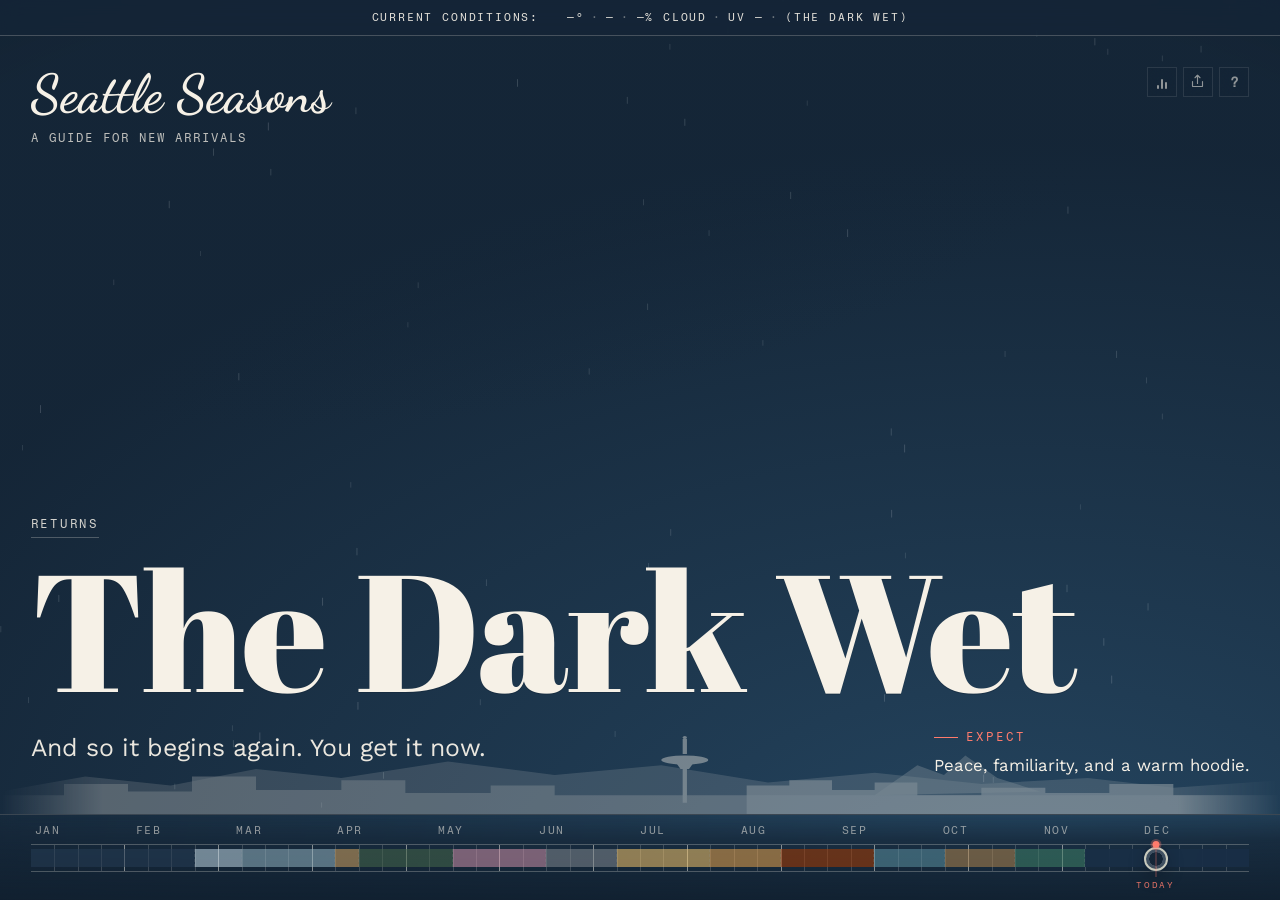
==== commit d5919202: "Skyline: stretch full-width instead of letterboxing The skyline SVG was using preserveAspectRatio="x" ====
--- a/public/index.html
+++ b/public/index.html
@@ -73,7 +73,7 @@
   </div>
 </header>
 
-<svg class="skyline" aria-hidden="true" viewBox="0 0 1200 120" preserveAspectRatio="xMidYEnd meet">
+<svg class="skyline" aria-hidden="true" viewBox="0 0 1200 120" preserveAspectRatio="none">
   <!-- Olympic / Cascade horizon -->
   <path d="M0,90 L80,70 L160,82 L240,60 L320,72 L420,50 L520,68 L620,55 L720,78 L820,65 L920,80 L1020,72 L1100,85 L1200,75 L1200,120 L0,120 Z" fill="currentColor" opacity="0.35"/>
   <!-- Mid skyline -->
--- a/public/style.css
+++ b/public/style.css
@@ -299,6 +299,10 @@
   color: var(--season-ink);
   opacity: 0.32;
   pointer-events: none;
+  /* Fade the left and right edges into the drench so the skyline doesn't
+     terminate in hard vertical cuts. */
+  -webkit-mask-image: linear-gradient(90deg, transparent 0%, black 8%, black 92%, transparent 100%);
+          mask-image: linear-gradient(90deg, transparent 0%, black 8%, black 92%, transparent 100%);
   transition: color var(--drench-ms) var(--ease-out-quart), opacity var(--drench-ms) var(--ease-out-quart);
 }
 body[data-season="dark-wet"] .skyline,
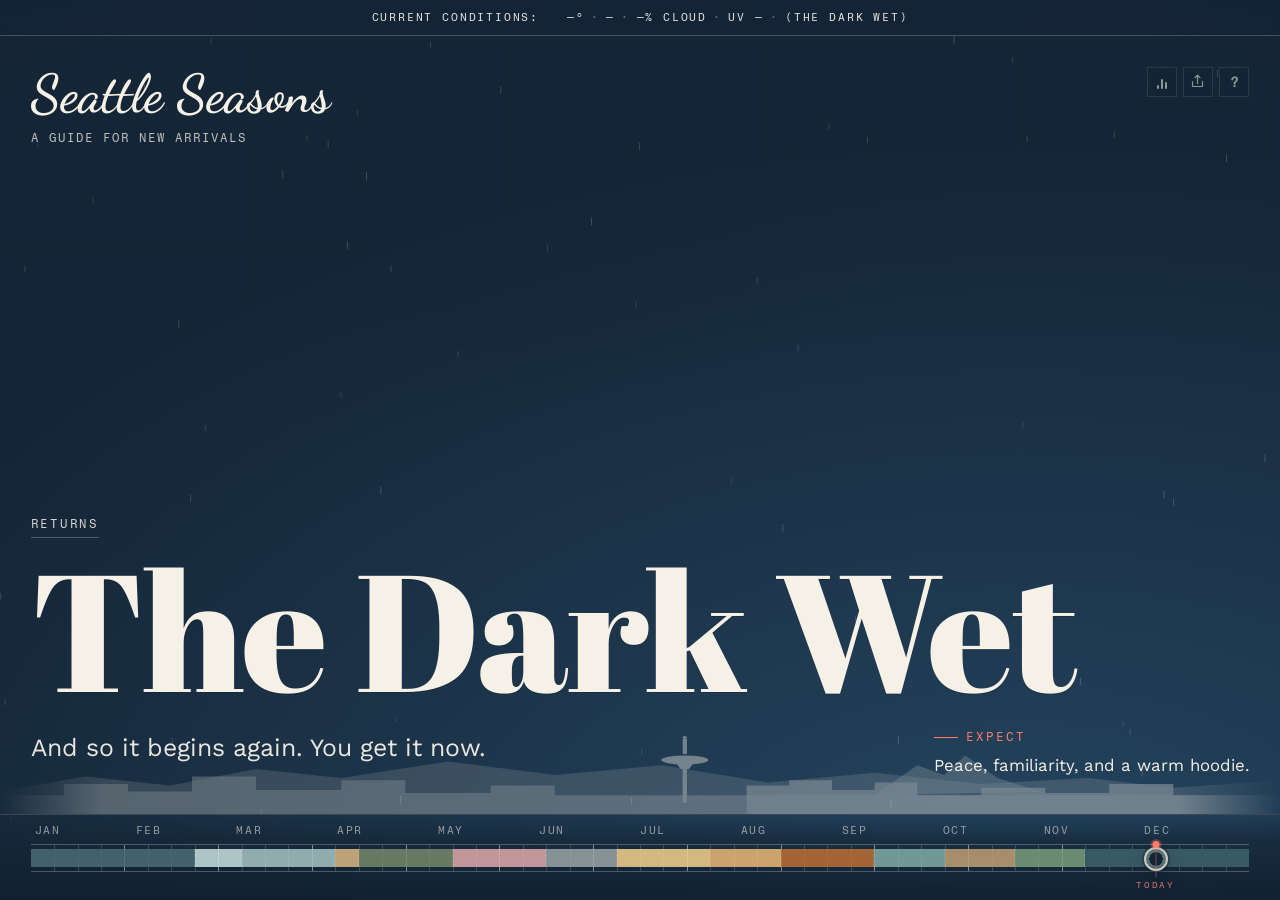
==== commit dfbce118: "Real ambient audio: Freesound CC0 field recordings replace synth white-noise 13 OGGs (~25s each, ~3M" ====
--- a/public/index.html
+++ b/public/index.html
@@ -139,6 +139,27 @@
     <h2 class="about-modal__title" id="about-title">What is this?</h2>
     <p>An interactive field guide to Seattle's 14 unofficial seasons. It started as a deadpan civic-style poster for new arrivals; this version lets the weather move as you scrub through the year.</p>
     <p>Drag, scroll, swipe, or use the left and right arrow keys to move season by season.</p>
+
+    <details class="about-modal__credits">
+      <summary>Sound credits</summary>
+      <p class="about-modal__credits-intro">Ambient beds are field recordings from <a href="https://freesound.org" target="_blank" rel="noopener noreferrer">Freesound</a>, all released under CC0.</p>
+      <ul class="about-modal__credits-list">
+        <li><span>The Dark Wet</span><a href="https://freesound.org/people/SpliceSound/sounds/338112/" target="_blank" rel="noopener noreferrer">SpliceSound · 338112</a></li>
+        <li><span>Paralyzing Snow</span><a href="https://freesound.org/people/lakewoodsound/sounds/719852/" target="_blank" rel="noopener noreferrer">lakewoodsound · 719852</a></li>
+        <li><span>Brightening Wet</span><a href="https://freesound.org/people/larspriebe/sounds/629003/" target="_blank" rel="noopener noreferrer">larspriebe · 629003</a></li>
+        <li><span>Suncadia Break</span><a href="https://freesound.org/people/richwise/sounds/815552/" target="_blank" rel="noopener noreferrer">richwise · 815552</a></li>
+        <li><span>Molding Wet</span><a href="https://freesound.org/people/newtad1/sounds/836411/" target="_blank" rel="noopener noreferrer">newtad1 · 836411</a></li>
+        <li><span>Flowering Wet</span><a href="https://freesound.org/people/TRP/sounds/574279/" target="_blank" rel="noopener noreferrer">TRP · 574279</a></li>
+        <li><span>Glorious Sun</span><a href="https://freesound.org/people/DanGasior/sounds/414907/" target="_blank" rel="noopener noreferrer">DanGasior · 414907</a></li>
+        <li><span>Oppressive Sun</span><a href="https://freesound.org/people/saralana/sounds/559114/" target="_blank" rel="noopener noreferrer">saralana · 559114</a></li>
+        <li><span>Smoke</span><a href="https://freesound.org/people/kvgarlic/sounds/512095/" target="_blank" rel="noopener noreferrer">kvgarlic · 512095</a></li>
+        <li><span>Welcome Drizzle</span><a href="https://freesound.org/people/Andron827/sounds/142936/" target="_blank" rel="noopener noreferrer">Andron827 · 142936</a></li>
+        <li><span>Spiders</span><a href="https://freesound.org/people/jackmichaelking/sounds/527838/" target="_blank" rel="noopener noreferrer">jackmichaelking · 527838</a></li>
+        <li><span>Convergence Zones</span><a href="https://freesound.org/people/richwise/sounds/478645/" target="_blank" rel="noopener noreferrer">richwise · 478645</a></li>
+        <li><span>The Dark Wet (returns)</span><a href="https://freesound.org/people/WhiteNoiseSleeper/sounds/725603/" target="_blank" rel="noopener noreferrer">WhiteNoiseSleeper · 725603</a></li>
+      </ul>
+    </details>
+
     <p class="about-modal__credit">Site by <a href="https://onk.io" target="_blank" rel="noopener noreferrer">Dave</a>.</p>
   </div>
 </dialog>
--- a/public/style.css
+++ b/public/style.css
@@ -607,6 +607,10 @@
 }
 .about-modal p:not(.about-modal__eyebrow) + p:not(.about-modal__eyebrow) { margin-top: 0.9rem; }
 .about-modal__credit {
+  margin-top: 0 !important;
+  padding-top: 0.9rem;
+  max-width: none !important;
+  border-top: 1px solid color-mix(in oklch, currentColor 18%, transparent);
   font-family: var(--font-mono) !important;
   font-size: 0.78rem !important;
   letter-spacing: 0.08em;
@@ -616,6 +620,75 @@
   color: inherit;
   text-decoration-color: var(--season-red);
   text-underline-offset: 0.24em;
+}
+
+.about-modal__credits {
+  margin-top: 1.2rem;
+  border-top: 1px solid color-mix(in oklch, currentColor 18%, transparent);
+  padding-top: 0.9rem;
+  padding-bottom: 0.9rem;
+}
+.about-modal__credits summary {
+  font-family: var(--font-mono);
+  font-size: 0.72rem;
+  letter-spacing: 0.12em;
+  text-transform: uppercase;
+  cursor: pointer;
+  list-style: none;
+  opacity: 0.75;
+  transition: opacity 160ms ease-out;
+}
+.about-modal__credits summary::-webkit-details-marker { display: none; }
+.about-modal__credits summary::before {
+  content: '+';
+  display: inline-block;
+  width: 1.1em;
+  font-weight: 600;
+  color: var(--season-red);
+}
+.about-modal__credits[open] summary { opacity: 1; }
+.about-modal__credits[open] summary::before { content: '−'; }
+.about-modal__credits summary:hover,
+.about-modal__credits summary:focus-visible { opacity: 1; outline: none; }
+.about-modal__credits-intro {
+  margin: 0.7rem 0 0.5rem !important;
+  font-size: 0.85rem !important;
+  opacity: 0.78;
+}
+.about-modal__credits-list {
+  margin: 0;
+  padding: 0;
+  list-style: none;
+  display: grid;
+  grid-template-columns: 1fr auto;
+  gap: 0.35rem 1.2rem;
+  font-family: var(--font-mono);
+  font-size: 0.72rem;
+  letter-spacing: 0.04em;
+}
+.about-modal__credits-list li {
+  display: contents;
+}
+.about-modal__credits-list li span {
+  font-family: var(--font-body);
+  letter-spacing: 0;
+  font-size: 0.85rem;
+  opacity: 0.9;
+}
+.about-modal__credits-list li a {
+  color: inherit;
+  opacity: 0.7;
+  text-decoration: none;
+  border-bottom: 1px solid color-mix(in oklch, currentColor 28%, transparent);
+  padding-bottom: 1px;
+  white-space: nowrap;
+  transition: opacity 160ms ease-out, border-color 160ms ease-out;
+}
+.about-modal__credits-list li a:hover,
+.about-modal__credits-list li a:focus-visible {
+  opacity: 1;
+  border-bottom-color: var(--season-red);
+  outline: none;
 }
 
 /* ==========================================================================
@@ -692,9 +765,21 @@
   background: var(--seg-color, transparent);
   opacity: 0.55;
   border-right: 1px dashed color-mix(in oklch, currentColor 18%, transparent);
+  transition: opacity var(--drench-ms) var(--ease-out-quart);
 }
 .scrubber__seg:last-child { border-right: 0; }
 .scrubber__seg.active { opacity: 0.95; }
+
+/* Dark backdrop: tint segments toward cream so dark-mood seasons still read */
+body[data-mood="dark"] .scrubber__segments {
+  background: color-mix(in oklch, oklch(96% 0.014 85) 22%, transparent);
+  border-radius: 2px;
+}
+body[data-mood="dark"] .scrubber__seg {
+  background: color-mix(in oklch, var(--seg-color, transparent) 78%, oklch(96% 0.014 85) 22%);
+  opacity: 0.82;
+}
+body[data-mood="dark"] .scrubber__seg.active { opacity: 1; }
 
 /* Today marker — civic landmark, persists when handle scrubs past */
 .scrubber__today {
@@ -888,6 +973,15 @@
 .stamp          { transition-delay: 200ms; }
 
 /* ==========================================================================
+   Wide screens — title gets too operatic past ~1400px
+   ========================================================================== */
+@media (min-width: 1400px) {
+  :root {
+    --t-title: clamp(8rem, 2.4rem + 6.4vw, 11.2rem);
+  }
+}
+
+/* ==========================================================================
    Mobile
    ========================================================================== */
 @media (max-width: 760px) {
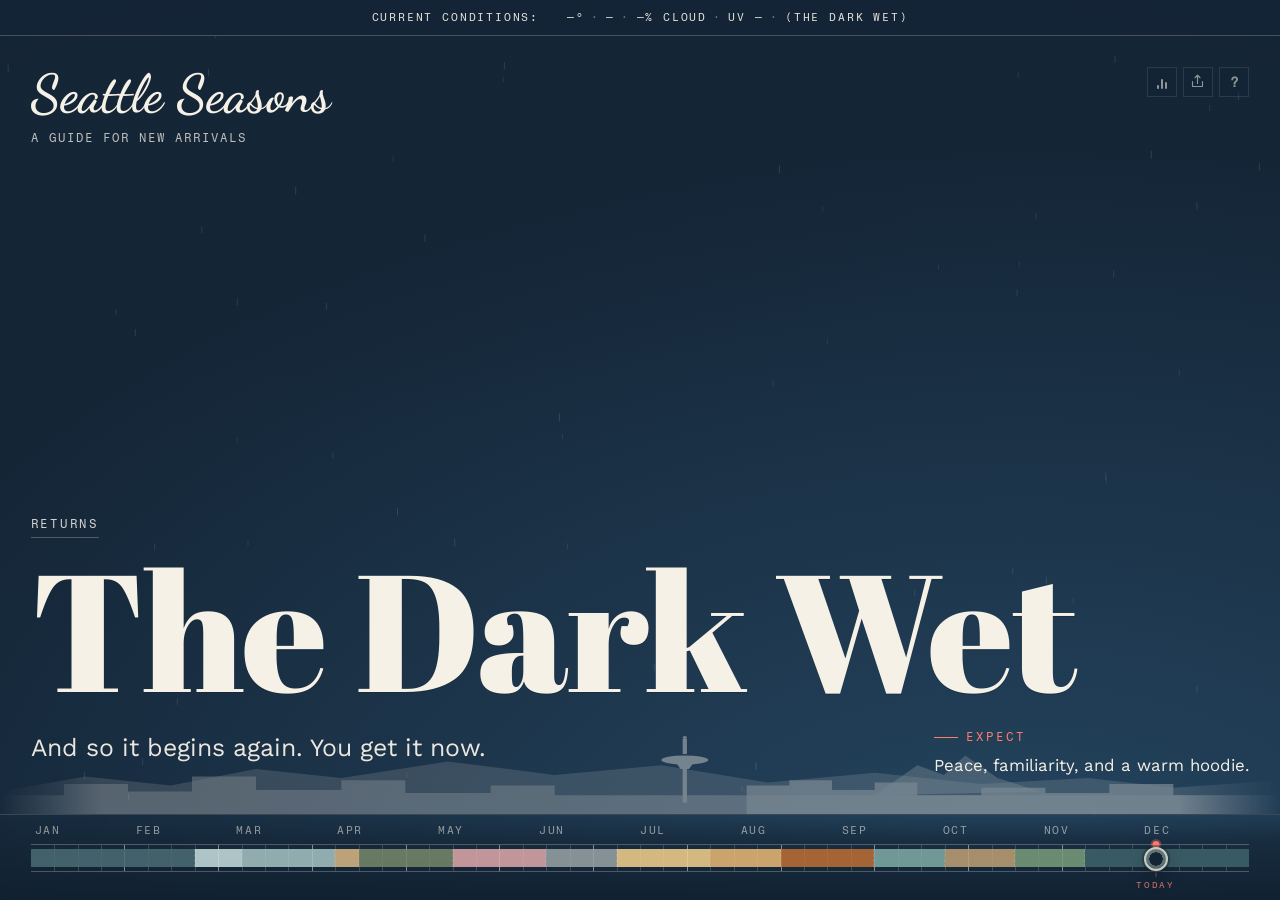
==== commit 07d9eb98: "Add metrics.dv.nu analytics Co-Authored-By: Claude Opus 4.7 (1M context) <noreply@anthropic.com>" ====
--- a/public/index.html
+++ b/public/index.html
@@ -20,6 +20,12 @@
 <link rel="preconnect" href="https://fonts.gstatic.com" crossorigin>
 <link href="https://fonts.googleapis.com/css2?family=Fragment+Mono&family=Work+Sans:wght@400;500&family=Abril+Fatface&family=Dancing+Script:wght@500;600&display=swap" rel="stylesheet">
 <link rel="stylesheet" href="./style.css">
+
+<script
+  src="https://metrics.dv.nu/api/script.js"
+  data-site-id="bda1eb040e05"
+  defer
+></script>
 </head>
 <body data-season="dark-wet" data-loaded="false">
 
--- a/public/style.css
+++ b/public/style.css
@@ -734,7 +734,7 @@
   border-top: 1px solid color-mix(in oklch, currentColor 25%, transparent);
   border-bottom: 1px solid color-mix(in oklch, currentColor 25%, transparent);
   cursor: ew-resize;
-  touch-action: pan-y;
+  touch-action: none;
 }
 
 .scrubber__ticks {
@@ -793,6 +793,7 @@
   z-index: 3;
   color: var(--season-red);
   cursor: pointer;
+  touch-action: none;
   transition: color var(--drench-ms) var(--ease-out-quart);
 }
 .scrubber__today:focus-visible {
@@ -842,14 +843,15 @@
   position: absolute;
   top: var(--handle-top);
   bottom: -10px;
-  width: 2px;
+  width: 44px;
   background: transparent;
   left: 0;
   transform: translateX(-50%);
   cursor: grab;
   pointer-events: auto;
   outline: none;
-  z-index: 2;
+  z-index: 4;
+  touch-action: none;
   transition: background var(--drench-ms) var(--ease-out-quart);
 }
 .scrubber__handle::before {
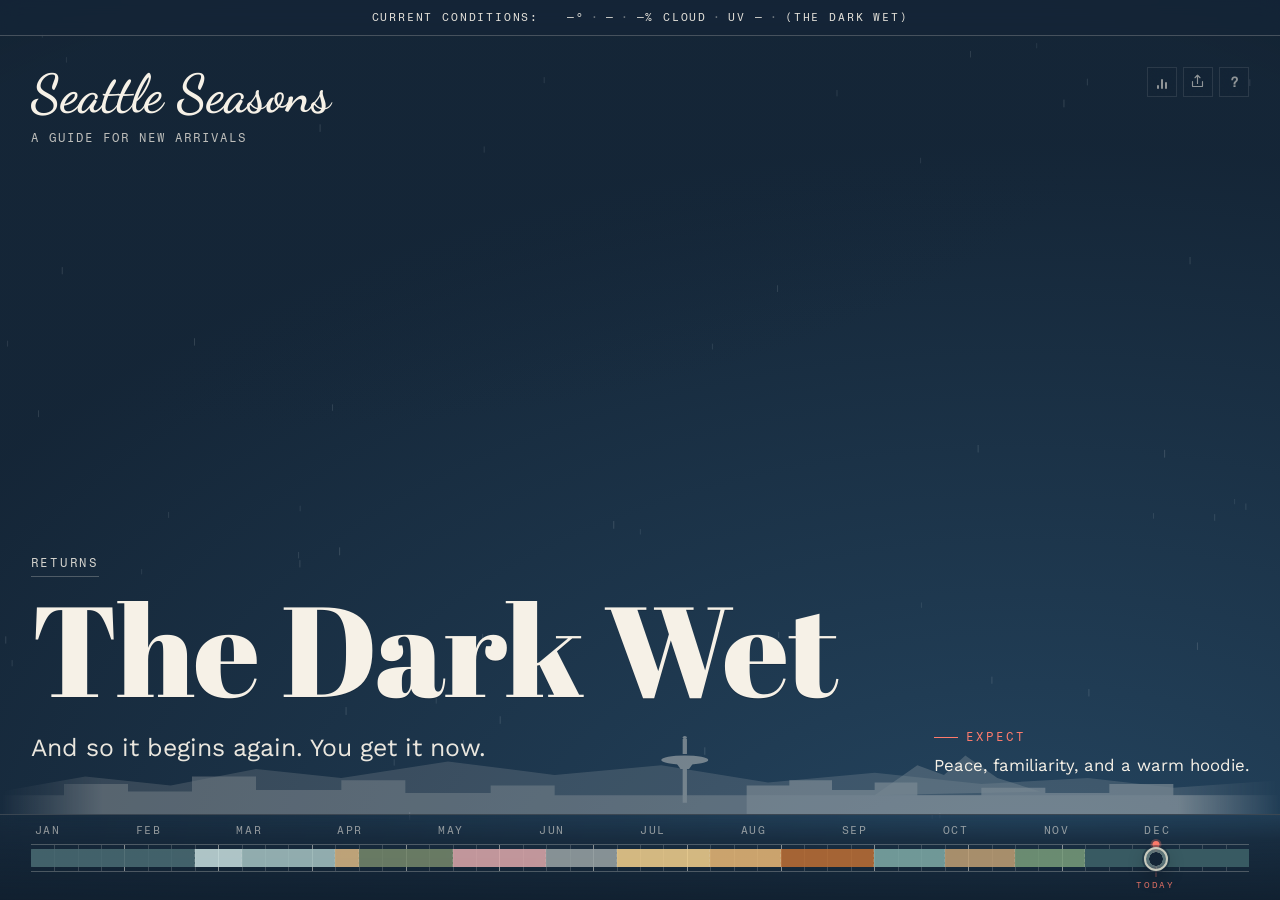
==== commit ea1c50de: "Improve SEO and discovery metadata" ====
--- a/public/index.html
+++ b/public/index.html
@@ -3,10 +3,29 @@
 <head>
 <meta charset="UTF-8">
 <meta name="viewport" content="width=device-width, initial-scale=1.0, viewport-fit=cover">
-<title>Seattle Seasons — A Guide for New Arrivals</title>
-<meta name="description" content="An interactive field guide to the 14 unofficial seasons of Seattle, Washington. Scrub through the year.">
-<meta property="og:title" content="Seattle Seasons">
-<meta property="og:description" content="An interactive field guide to the 14 unofficial seasons of Seattle, Washington.">
+<title>Seattle Seasons: Interactive Guide to Seattle Weather</title>
+<meta name="description" content="Seattle Seasons is an interactive field guide to Seattle weather and the 14 unofficial seasons locals joke about, from The Dark Wet and Junuary to Smoke and Spiders.">
+<meta name="robots" content="index, follow, max-image-preview:large">
+<meta name="author" content="Dave Onkels">
+<link rel="canonical" href="https://seattle.onk.io/">
+<meta name="application-name" content="Seattle Seasons">
+<meta name="apple-mobile-web-app-title" content="Seattle Seasons">
+<meta property="og:type" content="website">
+<meta property="og:site_name" content="Seattle Seasons">
+<meta property="og:locale" content="en_US">
+<meta property="og:url" content="https://seattle.onk.io/">
+<meta property="og:title" content="Seattle Seasons: Interactive Guide to Seattle Weather">
+<meta property="og:description" content="Scrub through Seattle's 14 unofficial seasons, from The Dark Wet and Junuary to Smoke, Spiders, and the brief miracle of Glorious Sun.">
+<meta property="og:image" content="https://seattle.onk.io/og-image.png">
+<meta property="og:image:type" content="image/png">
+<meta property="og:image:width" content="1200">
+<meta property="og:image:height" content="630">
+<meta property="og:image:alt" content="Seattle Seasons showing The Dark Wet over a moody Seattle skyline.">
+<meta name="twitter:card" content="summary_large_image">
+<meta name="twitter:title" content="Seattle Seasons: Interactive Guide to Seattle Weather">
+<meta name="twitter:description" content="A deadpan interactive field guide to Seattle weather and the 14 unofficial seasons locals know too well.">
+<meta name="twitter:image" content="https://seattle.onk.io/og-image.png">
+<meta name="twitter:image:alt" content="Seattle Seasons showing The Dark Wet over a moody Seattle skyline.">
 
 <link rel="icon" type="image/svg+xml" href="./favicon.svg">
 <link rel="icon" type="image/png" sizes="32x32" href="./favicon-32x32.png">
@@ -21,6 +40,61 @@
 <link href="https://fonts.googleapis.com/css2?family=Fragment+Mono&family=Work+Sans:wght@400;500&family=Abril+Fatface&family=Dancing+Script:wght@500;600&display=swap" rel="stylesheet">
 <link rel="stylesheet" href="./style.css">
 
+<script type="application/ld+json">
+{
+  "@context": "https://schema.org",
+  "@graph": [
+    {
+      "@type": "WebSite",
+      "@id": "https://seattle.onk.io/#website",
+      "url": "https://seattle.onk.io/",
+      "name": "Seattle Seasons",
+      "alternateName": "Seattle Weather Seasons",
+      "description": "An interactive field guide to Seattle weather and the 14 unofficial seasons locals joke about.",
+      "inLanguage": "en-US",
+      "creator": {
+        "@type": "Person",
+        "name": "Dave Onkels",
+        "url": "https://onk.io/"
+      }
+    },
+    {
+      "@type": "WebApplication",
+      "@id": "https://seattle.onk.io/#app",
+      "url": "https://seattle.onk.io/",
+      "name": "Seattle Seasons",
+      "applicationCategory": "EntertainmentApplication",
+      "operatingSystem": "Any",
+      "browserRequirements": "Requires JavaScript for the interactive weather scrubber.",
+      "description": "Scrub through the year to explore Seattle's 14 unofficial weather seasons, including The Dark Wet, Junuary, Smoke, Spiders, and Glorious Sun.",
+      "isAccessibleForFree": true
+    },
+    {
+      "@type": "ItemList",
+      "@id": "https://seattle.onk.io/#seasons",
+      "name": "Seattle's 14 unofficial seasons",
+      "numberOfItems": 14,
+      "itemListElement": [
+        { "@type": "ListItem", "position": 1, "url": "https://seattle.onk.io/#dark-wet", "name": "The Dark Wet", "description": "Rain, gray skies, and deep thoughts." },
+        { "@type": "ListItem", "position": 2, "url": "https://seattle.onk.io/#paralyzing-snow", "name": "Paralyzing Snow", "description": "Panic, abandoned hatchbacks, and joy." },
+        { "@type": "ListItem", "position": 3, "url": "https://seattle.onk.io/#brightening-wet", "name": "Brightening Wet", "description": "Rain, but make it optimistic." },
+        { "@type": "ListItem", "position": 4, "url": "https://seattle.onk.io/#suncadia-break", "name": "Suncadia Break", "description": "Crowds, traffic, and regret for not leaving sooner." },
+        { "@type": "ListItem", "position": 5, "url": "https://seattle.onk.io/#molding-wet", "name": "Molding Wet", "description": "Moss, mushrooms, and mystery smells." },
+        { "@type": "ListItem", "position": 6, "url": "https://seattle.onk.io/#flowering-wet", "name": "Flowering Wet", "description": "Blooms, allergies, the audacity of pollen." },
+        { "@type": "ListItem", "position": 7, "url": "https://seattle.onk.io/#junuary", "name": "Junuary", "description": "Confusion, layers, and a somber gloom." },
+        { "@type": "ListItem", "position": 8, "url": "https://seattle.onk.io/#glorious-sun", "name": "Glorious Sun", "description": "Vitamin D, crowds, and mild sunburn." },
+        { "@type": "ListItem", "position": 9, "url": "https://seattle.onk.io/#oppressive-sun", "name": "Oppressive Sun", "description": "Complaints, AC envy, and melted patience." },
+        { "@type": "ListItem", "position": 10, "url": "https://seattle.onk.io/#smoke", "name": "Smoke", "description": "Air filters, cancellations, and indoor everything." },
+        { "@type": "ListItem", "position": 11, "url": "https://seattle.onk.io/#welcome-drizzle", "name": "Welcome Drizzle", "description": "Light rain, deep sighs, and high acceptance." },
+        { "@type": "ListItem", "position": 12, "url": "https://seattle.onk.io/#spiders", "name": "Spiders", "description": "Webs, jump scares, and dramatic exits." },
+        { "@type": "ListItem", "position": 13, "url": "https://seattle.onk.io/#convergence-zones", "name": "Convergence Zones", "description": "Chaos, micro-climates, and weird traffic." },
+        { "@type": "ListItem", "position": 14, "url": "https://seattle.onk.io/#dark-wet-2", "name": "The Dark Wet returns", "description": "Peace, familiarity, and a warm hoodie." }
+      ]
+    }
+  ]
+}
+</script>
+
 <script
   src="https://metrics.dv.nu/api/script.js"
   data-site-id="bda1eb040e05"
@@ -32,6 +106,79 @@
 <canvas id="scene" aria-hidden="true"></canvas>
 <div id="drench" aria-hidden="true"></div>
 <div id="vignette" aria-hidden="true"></div>
+
+<noscript>
+  <style>
+    body {
+      min-height: 100vh;
+      height: auto;
+      overflow: auto;
+      user-select: text;
+      cursor: auto;
+      color: oklch(18% 0.05 245);
+      background: oklch(96% 0.012 85);
+    }
+    #scene,
+    #drench,
+    #vignette,
+    .weather-band,
+    .chrome,
+    .skyline,
+    .content,
+    .scrubber,
+    .about-modal {
+      display: none !important;
+    }
+    .noscript-guide {
+      max-width: 760px;
+      margin: 0 auto;
+      padding: clamp(2rem, 6vw, 5rem) clamp(1rem, 4vw, 2rem);
+      font-family: 'Work Sans', system-ui, -apple-system, sans-serif;
+      line-height: 1.55;
+    }
+    .noscript-guide h1 {
+      margin: 0 0 0.3em;
+      font-family: Georgia, 'Times New Roman', serif;
+      font-size: clamp(2.5rem, 9vw, 5rem);
+      line-height: 0.95;
+    }
+    .noscript-guide p {
+      max-width: 58ch;
+    }
+    .noscript-guide ol {
+      padding-left: 1.2rem;
+      columns: 2;
+      column-gap: 2rem;
+    }
+    .noscript-guide li {
+      break-inside: avoid;
+      margin-bottom: 0.45rem;
+    }
+    @media (max-width: 640px) {
+      .noscript-guide ol { columns: 1; }
+    }
+  </style>
+  <section class="noscript-guide" aria-labelledby="noscript-title">
+    <h1 id="noscript-title">Seattle Seasons</h1>
+    <p>A deadpan interactive field guide to Seattle weather and the 14 unofficial seasons locals know too well. Enable JavaScript to scrub through the year, move the weather, and hear the ambient field recordings.</p>
+    <ol>
+      <li>The Dark Wet: rain, gray skies, and deep thoughts.</li>
+      <li>Paralyzing Snow: panic, abandoned hatchbacks, and joy.</li>
+      <li>Brightening Wet: rain, but make it optimistic.</li>
+      <li>Suncadia Break: crowds, traffic, and regret for not leaving sooner.</li>
+      <li>Molding Wet: moss, mushrooms, and mystery smells.</li>
+      <li>Flowering Wet: blooms, allergies, the audacity of pollen.</li>
+      <li>Junuary: confusion, layers, and a somber gloom.</li>
+      <li>Glorious Sun: vitamin D, crowds, and mild sunburn.</li>
+      <li>Oppressive Sun: complaints, AC envy, and melted patience.</li>
+      <li>Smoke: air filters, cancellations, and indoor everything.</li>
+      <li>Welcome Drizzle: light rain, deep sighs, and high acceptance.</li>
+      <li>Spiders: webs, jump scares, and dramatic exits.</li>
+      <li>Convergence Zones: chaos, micro-climates, and weird traffic.</li>
+      <li>The Dark Wet returns: peace, familiarity, and a warm hoodie.</li>
+    </ol>
+  </section>
+</noscript>
 
 <button class="weather-band" id="advisory-btn" type="button" aria-label="Current conditions — jump to today">
   <span class="weather-band__inner" aria-live="polite">
@@ -100,17 +247,17 @@
 
 <main class="content" id="content">
   <div class="content__head">
-    <p class="content__subtitle" id="season-subtitle"></p>
-    <h2 class="content__title" id="season-title"></h2>
+    <p class="content__subtitle" id="season-subtitle">The OG</p>
+    <h2 class="content__title" id="season-title">The Dark Wet</h2>
   </div>
   <div class="content__body-wrap">
-    <p class="content__body" id="season-body"></p>
+    <p class="content__body" id="season-body">It's not wet. It's just Seattle.</p>
     <p class="content__footnote" id="season-footnote"></p>
   </div>
 
   <aside class="stamp" id="season-stamp">
     <p class="stamp__label">Expect</p>
-    <p class="stamp__text" id="stamp-text"></p>
+    <p class="stamp__text" id="stamp-text">Rain, gray skies, and deep thoughts.</p>
   </aside>
 </main>
 
@@ -138,13 +285,33 @@
   </div>
 </footer>
 
-<dialog class="about-modal" id="about-modal" aria-labelledby="about-title">
+<dialog class="about-modal" id="about-modal" aria-labelledby="about-title" aria-describedby="about-summary">
   <div class="about-modal__panel">
     <button class="about-modal__close" id="about-close" type="button" aria-label="Close">×</button>
     <p class="about-modal__eyebrow">Seattle Seasons</p>
     <h2 class="about-modal__title" id="about-title">What is this?</h2>
-    <p>An interactive field guide to Seattle's 14 unofficial seasons. It started as a deadpan civic-style poster for new arrivals; this version lets the weather move as you scrub through the year.</p>
+    <p id="about-summary">An interactive field guide to Seattle's 14 unofficial seasons. It started as a deadpan civic-style poster for new arrivals; this version lets the weather move as you scrub through the year.</p>
     <p>Drag, scroll, swipe, or use the left and right arrow keys to move season by season.</p>
+
+    <details class="about-modal__season-index">
+      <summary>All 14 seasons</summary>
+      <ol class="about-modal__season-list">
+        <li><a href="#dark-wet">The Dark Wet</a><span>Rain, gray skies, and deep thoughts.</span></li>
+        <li><a href="#paralyzing-snow">Paralyzing Snow</a><span>Panic, abandoned hatchbacks, and joy.</span></li>
+        <li><a href="#brightening-wet">Brightening Wet</a><span>Rain, but make it optimistic.</span></li>
+        <li><a href="#suncadia-break">Suncadia Break</a><span>Crowds, traffic, and regret for not leaving sooner.</span></li>
+        <li><a href="#molding-wet">Molding Wet</a><span>Moss, mushrooms, and mystery smells.</span></li>
+        <li><a href="#flowering-wet">Flowering Wet</a><span>Blooms, allergies, the audacity of pollen.</span></li>
+        <li><a href="#junuary">Jünuary</a><span>Confusion, layers, and a somber gloom.</span></li>
+        <li><a href="#glorious-sun">Glorious Sun</a><span>Vitamin D, crowds, and mild sunburn.</span></li>
+        <li><a href="#oppressive-sun">Oppressive Sun</a><span>Complaints, AC envy, and melted patience.</span></li>
+        <li><a href="#smoke">Smoke</a><span>Air filters, cancellations, and indoor everything.</span></li>
+        <li><a href="#welcome-drizzle">Welcome Drizzle</a><span>Light rain, deep sighs, and high acceptance.</span></li>
+        <li><a href="#spiders">Spiders</a><span>Webs, jump scares, and dramatic exits.</span></li>
+        <li><a href="#convergence-zones">Convergence Zones</a><span>Chaos, micro-climates, and weird traffic.</span></li>
+        <li><a href="#dark-wet-2">The Dark Wet returns</a><span>Peace, familiarity, and a warm hoodie.</span></li>
+      </ol>
+    </details>
 
     <details class="about-modal__credits">
       <summary>Sound credits</summary>
--- a/public/style.css
+++ b/public/style.css
@@ -34,7 +34,7 @@
   --t-step: clamp(0.7rem, 0.65rem + 0.2vw, 0.78rem);
   --t-body: clamp(0.95rem, 0.85rem + 0.4vw, 1.1rem);
   --t-lede: clamp(1.1rem, 0.9rem + 1vw, 1.55rem);
-  --t-title: clamp(3.2rem, 4rem + 8vw, 14rem);
+  --t-title: 8rem;
   --t-masthead: clamp(1.8rem, 1.4rem + 2.4vw, 3.4rem);
 
   /* Spacing scale */
@@ -557,6 +557,8 @@
 }
 .about-modal__panel {
   position: relative;
+  max-height: min(720px, calc(100dvh - 2rem));
+  overflow: auto;
   padding: clamp(1.4rem, 3vw, 2.1rem);
   border: 1px solid color-mix(in oklch, oklch(22% 0.035 248) 18%, transparent);
   background: color-mix(in oklch, var(--paper) 90%, var(--season-a) 10%);
@@ -620,6 +622,61 @@
   color: inherit;
   text-decoration-color: var(--season-red);
   text-underline-offset: 0.24em;
+}
+
+.about-modal__season-index {
+  margin-top: 1.2rem;
+  border-top: 1px solid color-mix(in oklch, currentColor 18%, transparent);
+  padding-top: 0.9rem;
+}
+.about-modal__season-index summary {
+  font-family: var(--font-mono);
+  font-size: 0.72rem;
+  letter-spacing: 0.12em;
+  text-transform: uppercase;
+  cursor: pointer;
+  list-style: none;
+  opacity: 0.75;
+  transition: opacity 160ms ease-out;
+}
+.about-modal__season-index summary::-webkit-details-marker { display: none; }
+.about-modal__season-index summary::before {
+  content: '+';
+  display: inline-block;
+  width: 1.1em;
+  font-weight: 600;
+  color: var(--season-red);
+}
+.about-modal__season-index[open] summary { opacity: 1; }
+.about-modal__season-index[open] summary::before { content: '−'; }
+.about-modal__season-index summary:hover,
+.about-modal__season-index summary:focus-visible { opacity: 1; outline: none; }
+.about-modal__season-list {
+  margin: 0.75rem 0 0;
+  padding: 0;
+  list-style: none;
+  display: grid;
+  gap: 0.55rem;
+}
+.about-modal__season-list li {
+  display: grid;
+  grid-template-columns: minmax(9rem, 0.85fr) minmax(0, 1.15fr);
+  gap: 0.75rem;
+  align-items: baseline;
+}
+.about-modal__season-list a {
+  color: inherit;
+  font-family: var(--font-body);
+  font-size: 0.92rem;
+  font-weight: 500;
+  text-decoration-color: color-mix(in oklch, var(--season-red) 60%, transparent);
+  text-underline-offset: 0.22em;
+}
+.about-modal__season-list span {
+  font-family: var(--font-body);
+  font-size: 0.84rem;
+  line-height: 1.35;
+  opacity: 0.78;
 }
 
 .about-modal__credits {
@@ -975,15 +1032,6 @@
 .stamp          { transition-delay: 200ms; }
 
 /* ==========================================================================
-   Wide screens — title gets too operatic past ~1400px
-   ========================================================================== */
-@media (min-width: 1400px) {
-  :root {
-    --t-title: clamp(8rem, 2.4rem + 6.4vw, 11.2rem);
-  }
-}
-
-/* ==========================================================================
    Mobile
    ========================================================================== */
 @media (max-width: 760px) {
@@ -1046,6 +1094,10 @@
   .micro-btn { width: 28px; height: 28px; }
   .micro-btn::after { font-size: 0.55rem; padding: 0.35em 0.55em; }
   .scrubber__legend { font-size: 0.6rem; }
+  .about-modal__season-list li {
+    grid-template-columns: 1fr;
+    gap: 0.12rem;
+  }
 }
 
 /* Landscape phones and other short viewports get a two-column layout: title
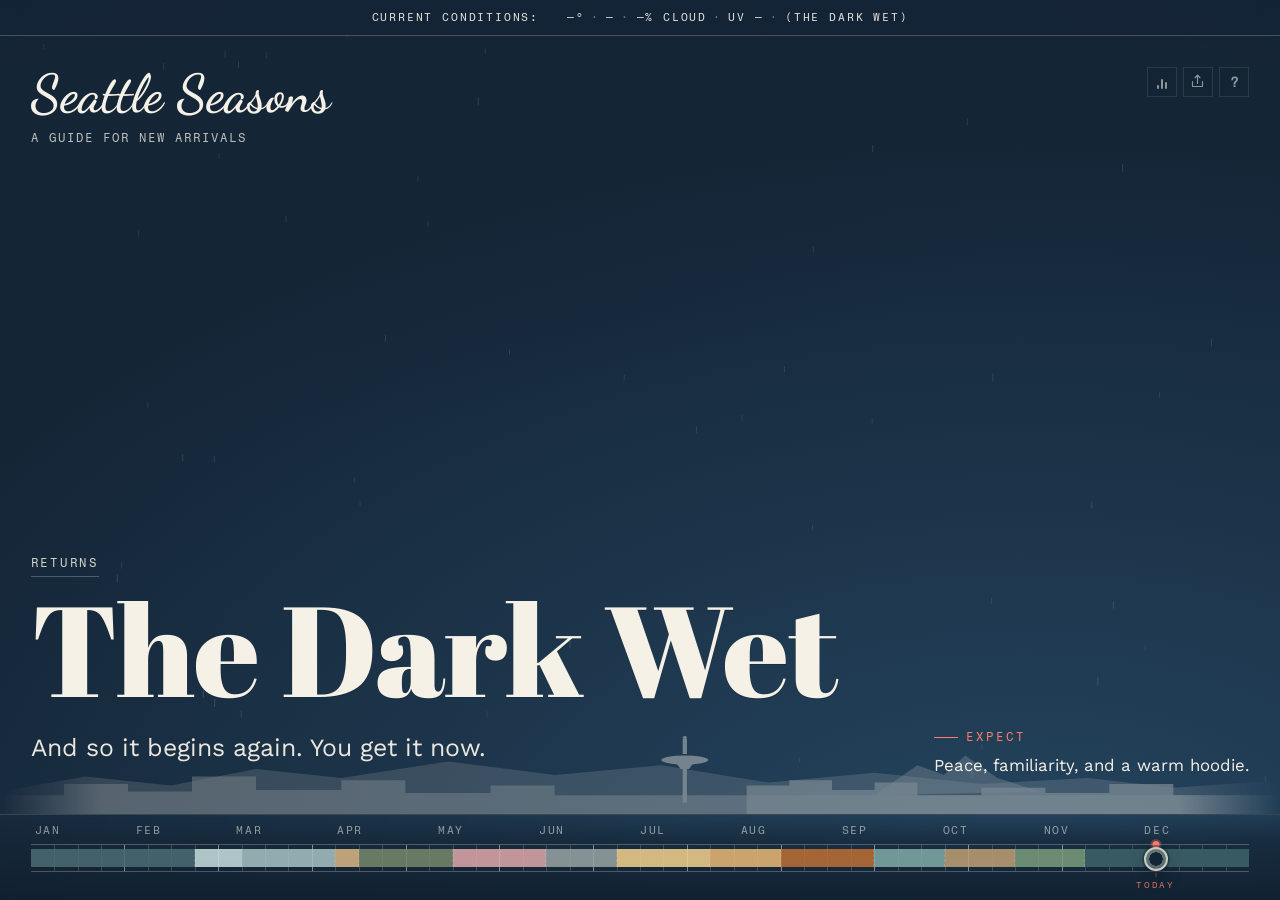
==== commit 0bd65dd0: "Add Cloudflare static deployment" ====
--- a/public/index.html
+++ b/public/index.html
@@ -95,11 +95,6 @@
 }
 </script>
 
-<script
-  src="https://metrics.dv.nu/api/script.js"
-  data-site-id="bda1eb040e05"
-  defer
-></script>
 </head>
 <body data-season="dark-wet" data-loaded="false">
 
